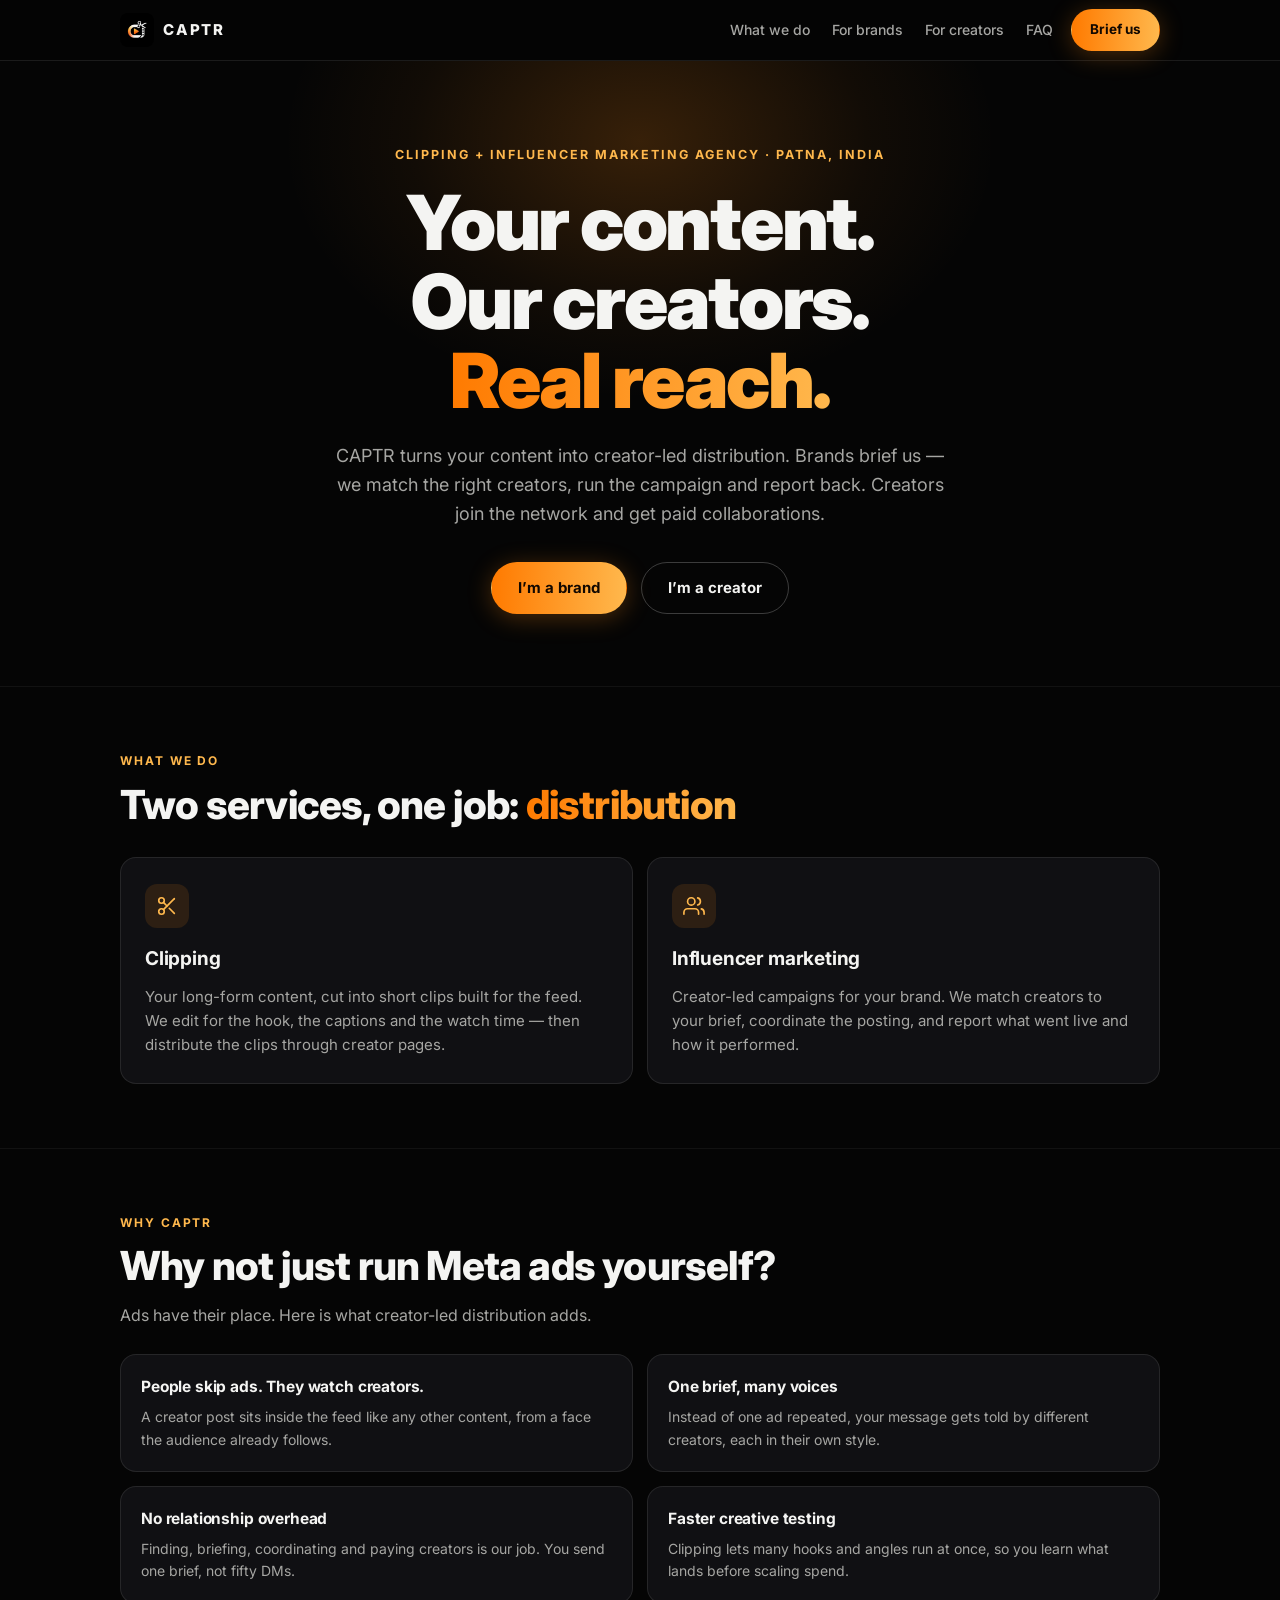
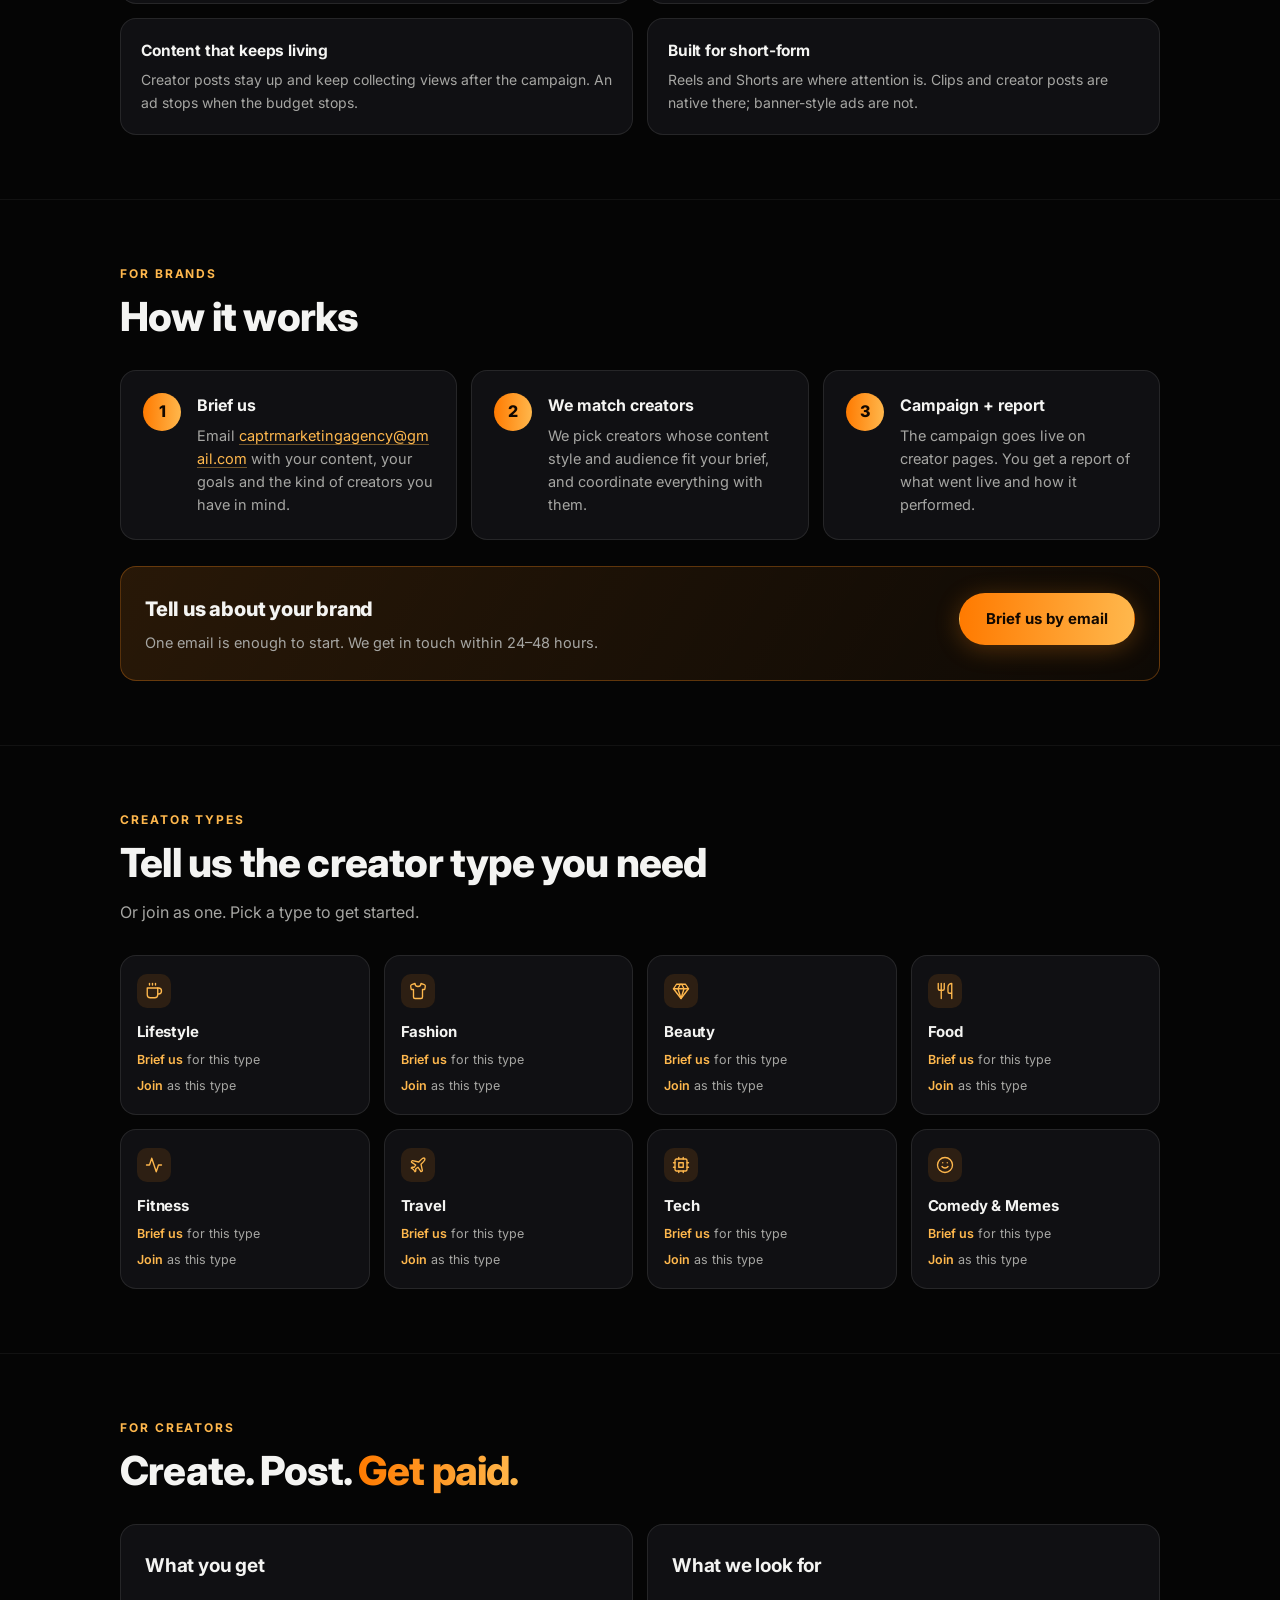
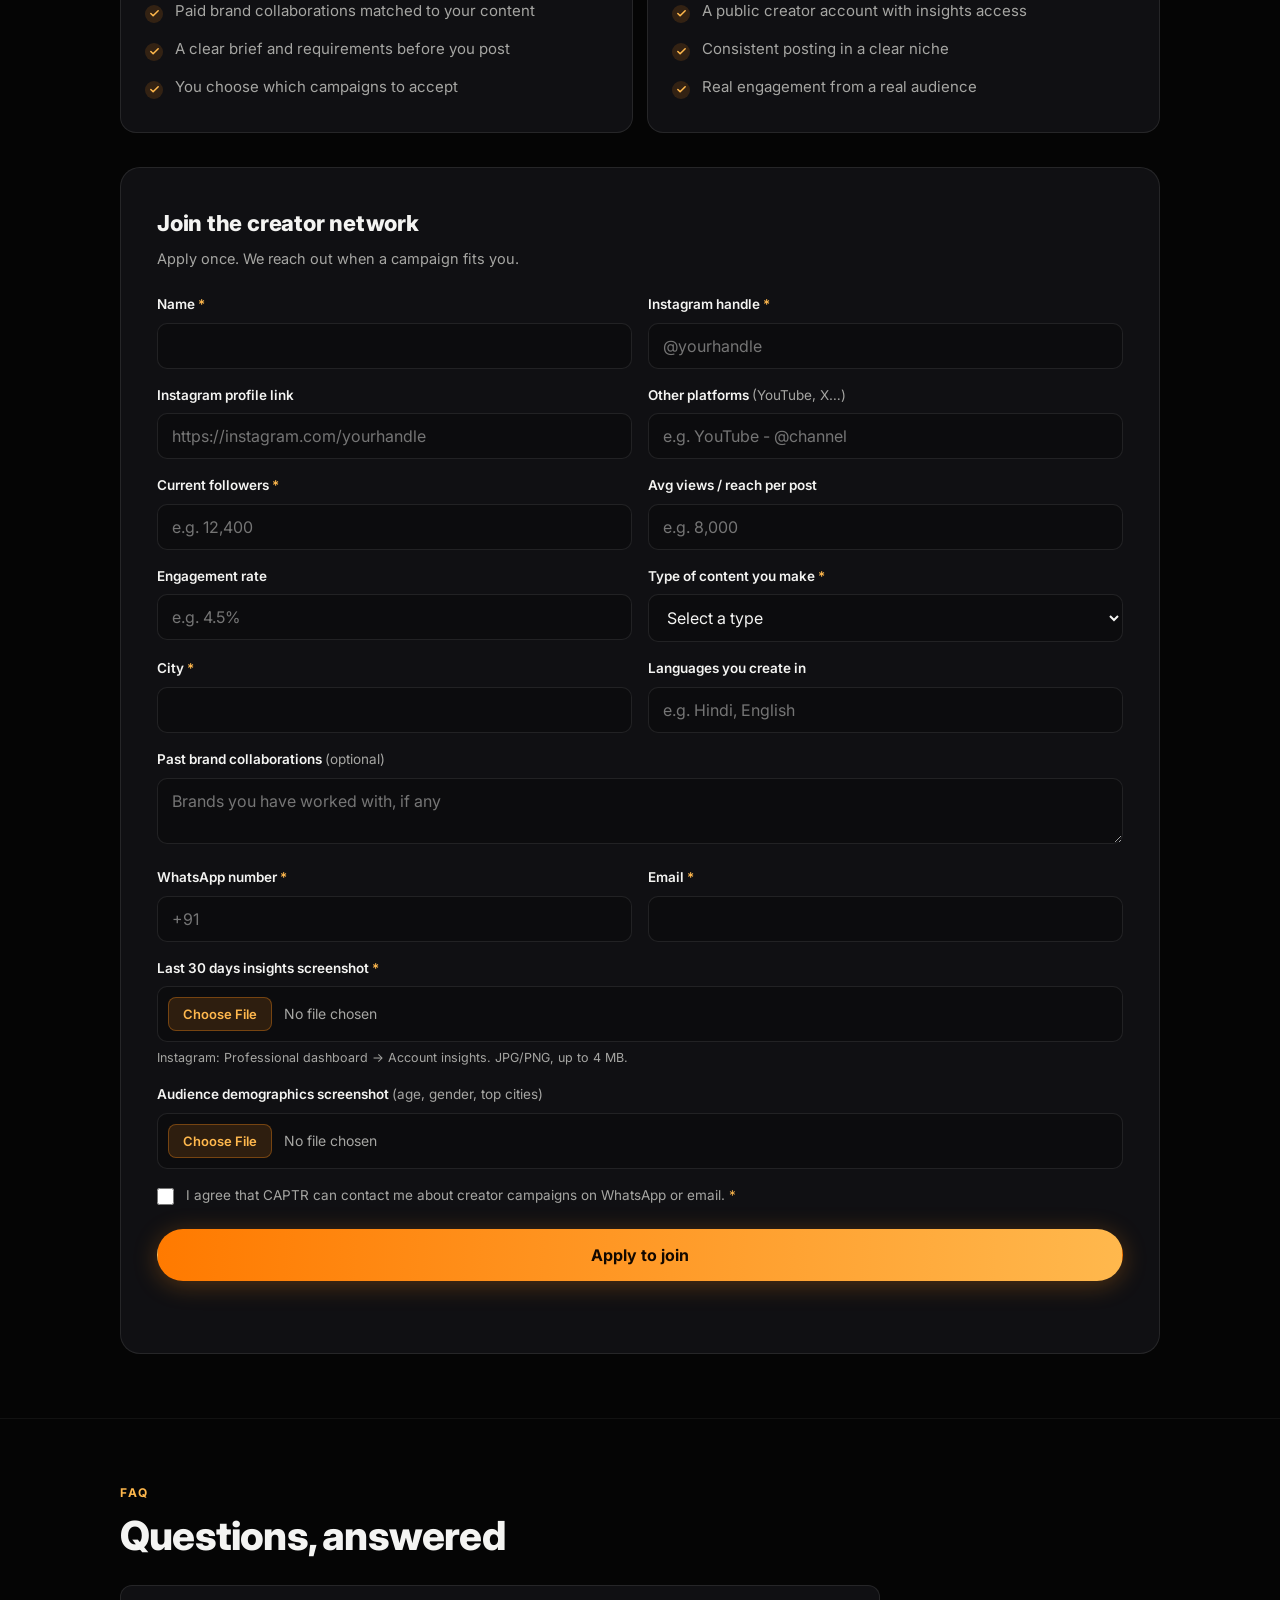
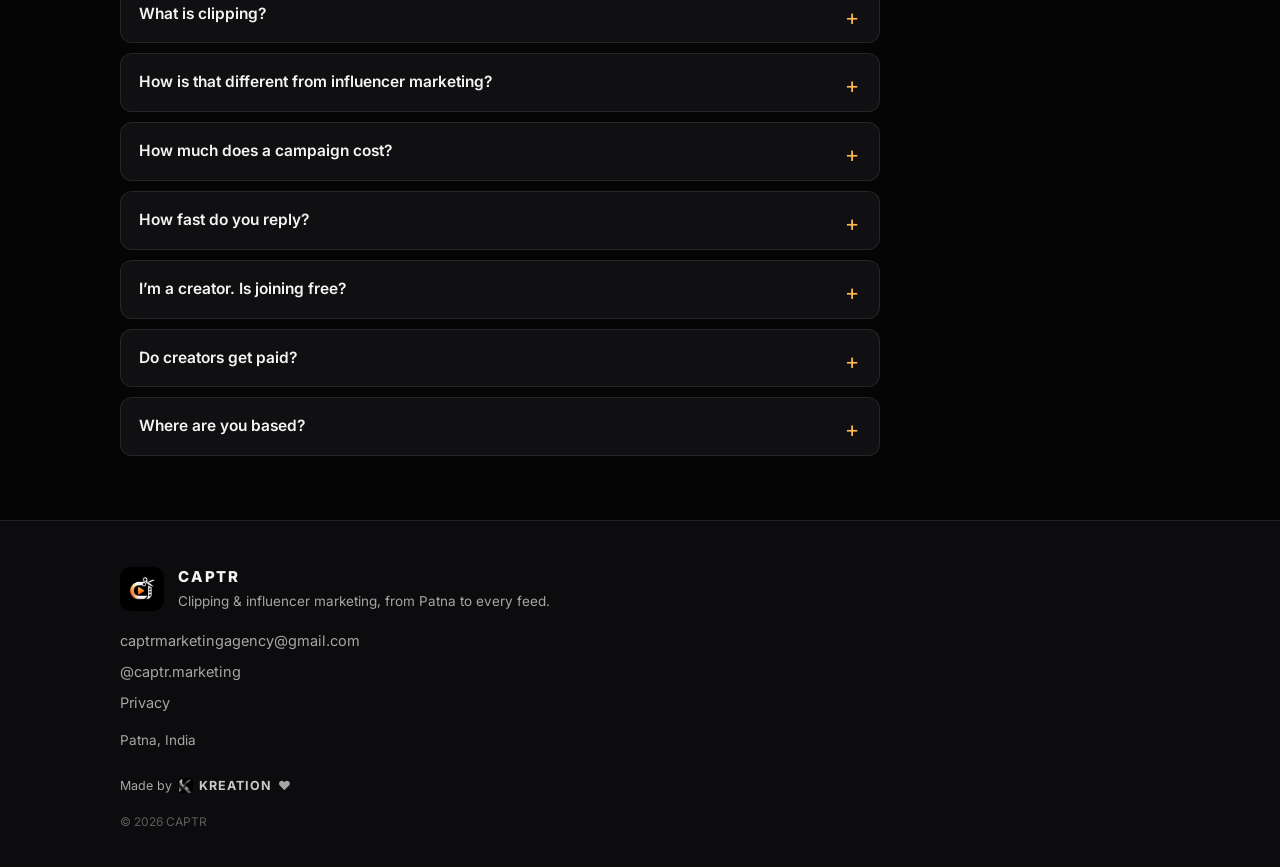
==== index.html @ e0f8f99d "CAPTR website: one-page agency site with creator application form" ====
<!DOCTYPE html>
<html lang="en">
<head>
<meta charset="UTF-8">
<meta name="viewport" content="width=device-width, initial-scale=1.0, viewport-fit=cover">
<title>CAPTR - Clipping & Influencer Marketing Agency, Patna</title>
<meta name="description" content="CAPTR is a clipping and influencer marketing agency from Patna, India. Brands brief us, we match the right creators, run the campaign and report back. Creators join the network for paid collaborations.">
<meta name="robots" content="noindex,nofollow">
<link rel="canonical" href="__SITE_URL__/">
<meta property="og:type" content="website">
<meta property="og:site_name" content="CAPTR">
<meta property="og:title" content="CAPTR - Clipping & Influencer Marketing Agency">
<meta property="og:description" content="Your content. Our creators. Real reach. Brands brief us, we match creators, run the campaign and report back.">
<meta property="og:url" content="__SITE_URL__/">
<meta property="og:image" content="__SITE_URL__/assets/og.png">
<meta name="twitter:card" content="summary_large_image">
<meta name="theme-color" content="#050505">
<link rel="icon" type="image/png" sizes="48x48" href="/assets/favicon-48.png">
<link rel="icon" type="image/png" sizes="192x192" href="/assets/icon-192.png">
<link rel="apple-touch-icon" href="/assets/icon-192.png">
<link rel="preconnect" href="https://fonts.googleapis.com">
<link rel="preconnect" href="https://fonts.gstatic.com" crossorigin>
<link href="https://fonts.googleapis.com/css2?family=Inter:wght@400;500;600;700;800;900&display=swap" rel="stylesheet">
<link rel="stylesheet" href="/style.css">
<script type="application/ld+json">
{"@context":"https://schema.org","@type":"Organization","name":"CAPTR","description":"Clipping and influencer marketing agency","email":"captrmarketingagency@gmail.com","address":{"@type":"PostalAddress","addressLocality":"Patna","addressCountry":"IN"},"sameAs":["https://www.instagram.com/captr.marketing/"]}
</script>
</head>
<body>
<a class="skip" href="#main">Skip to content</a>

<header class="topbar" id="top">
  <div class="wrap topbar-in">
    <a class="brand" href="#top" aria-label="CAPTR home">
      <img src="/assets/logo-512.png" alt="CAPTR logo" width="34" height="34" class="brand-mark">
      <span class="brand-name">CAPTR</span>
    </a>
    <nav class="nav" aria-label="Main">
      <a href="#what-we-do">What we do</a>
      <a href="#for-brands">For brands</a>
      <a href="#for-creators">For creators</a>
      <a href="#faq">FAQ</a>
    </nav>
    <a class="btn btn-small btn-solid" href="mailto:captrmarketingagency@gmail.com?subject=Brand%20brief%20for%20CAPTR&body=Hi%20CAPTR%2C%0A%0ABrand%3A%0AWhat%20we%20do%3A%0AWhat%20we%20want%20to%20promote%3A%0AGoal%20of%20the%20campaign%3A%0ACreator%20types%20we%20have%20in%20mind%20(optional)%3A%0A%0AThanks!">Brief us</a>
  </div>
</header>

<main id="main">

<!-- HERO -->
<section class="hero">
  <div class="hero-glow" aria-hidden="true"></div>
  <div class="wrap hero-in">
    <p class="eyebrow reveal">Clipping + Influencer Marketing Agency &middot; Patna, India</p>
    <h1 class="reveal">Your content.<br>Our creators.<br><span class="grad">Real reach.</span></h1>
    <p class="hero-sub reveal">CAPTR turns your content into creator-led distribution. Brands brief us &mdash; we match the right creators, run the campaign and report back. Creators join the network and get paid collaborations.</p>
    <div class="hero-cta reveal">
      <a class="btn btn-solid" href="#for-brands">I&rsquo;m a brand</a>
      <a class="btn btn-ghost" href="#for-creators">I&rsquo;m a creator</a>
    </div>
  </div>
</section>

<!-- WHAT WE DO -->
<section class="section" id="what-we-do">
  <div class="wrap">
    <p class="kicker reveal">What we do</p>
    <h2 class="reveal">Two services, one job: <span class="grad">distribution</span></h2>
    <div class="cards two">
      <article class="card reveal">
        <div class="card-icon" aria-hidden="true">
          <svg viewBox="0 0 24 24" fill="none" stroke="currentColor" stroke-width="1.8" stroke-linecap="round" stroke-linejoin="round"><circle cx="6" cy="6" r="3"/><circle cx="6" cy="18" r="3"/><line x1="20" y1="4" x2="8.12" y2="15.88"/><line x1="14.47" y1="14.48" x2="20" y2="20"/><line x1="8.12" y1="8.12" x2="12" y2="12"/></svg>
        </div>
        <h3>Clipping</h3>
        <p>Your long-form content, cut into short clips built for the feed. We edit for the hook, the captions and the watch time &mdash; then distribute the clips through creator pages.</p>
      </article>
      <article class="card reveal">
        <div class="card-icon" aria-hidden="true">
          <svg viewBox="0 0 24 24" fill="none" stroke="currentColor" stroke-width="1.8" stroke-linecap="round" stroke-linejoin="round"><path d="M17 21v-2a4 4 0 0 0-4-4H5a4 4 0 0 0-4 4v2"/><circle cx="9" cy="7" r="4"/><path d="M23 21v-2a4 4 0 0 0-3-3.87"/><path d="M16 3.13a4 4 0 0 1 0 7.75"/></svg>
        </div>
        <h3>Influencer marketing</h3>
        <p>Creator-led campaigns for your brand. We match creators to your brief, coordinate the posting, and report what went live and how it performed.</p>
      </article>
    </div>
  </div>
</section>

<!-- WHY CAPTR -->
<section class="section" id="why">
  <div class="wrap">
    <p class="kicker reveal">Why CAPTR</p>
    <h2 class="reveal">Why not just run Meta ads yourself?</h2>
    <p class="section-sub reveal">Ads have their place. Here is what creator-led distribution adds.</p>
    <div class="cards two why-grid">
      <div class="mini reveal"><h4>People skip ads. They watch creators.</h4><p>A creator post sits inside the feed like any other content, from a face the audience already follows.</p></div>
      <div class="mini reveal"><h4>One brief, many voices</h4><p>Instead of one ad repeated, your message gets told by different creators, each in their own style.</p></div>
      <div class="mini reveal"><h4>No relationship overhead</h4><p>Finding, briefing, coordinating and paying creators is our job. You send one brief, not fifty DMs.</p></div>
      <div class="mini reveal"><h4>Faster creative testing</h4><p>Clipping lets many hooks and angles run at once, so you learn what lands before scaling spend.</p></div>
      <div class="mini reveal"><h4>Content that keeps living</h4><p>Creator posts stay up and keep collecting views after the campaign. An ad stops when the budget stops.</p></div>
      <div class="mini reveal"><h4>Built for short-form</h4><p>Reels and Shorts are where attention is. Clips and creator posts are native there; banner-style ads are not.</p></div>
    </div>
  </div>
</section>

<!-- HOW IT WORKS FOR BRANDS -->
<section class="section" id="for-brands">
  <div class="wrap">
    <p class="kicker reveal">For brands</p>
    <h2 class="reveal">How it works</h2>
    <ol class="steps">
      <li class="step reveal">
        <span class="step-num">1</span>
        <div><h4>Brief us</h4><p>Email <a class="textlink" href="mailto:captrmarketingagency@gmail.com?subject=Brand%20brief%20for%20CAPTR&body=Hi%20CAPTR%2C%0A%0ABrand%3A%0AWhat%20we%20do%3A%0AWhat%20we%20want%20to%20promote%3A%0AGoal%20of%20the%20campaign%3A%0ACreator%20types%20we%20have%20in%20mind%20(optional)%3A%0A%0AThanks!">captrmarketingagency@gmail.com</a> with your content, your goals and the kind of creators you have in mind.</p></div>
      </li>
      <li class="step reveal">
        <span class="step-num">2</span>
        <div><h4>We match creators</h4><p>We pick creators whose content style and audience fit your brief, and coordinate everything with them.</p></div>
      </li>
      <li class="step reveal">
        <span class="step-num">3</span>
        <div><h4>Campaign + report</h4><p>The campaign goes live on creator pages. You get a report of what went live and how it performed.</p></div>
      </li>
    </ol>
    <div class="cta-band reveal">
      <div>
        <h3>Tell us about your brand</h3>
        <p>One email is enough to start. We get in touch within 24&ndash;48 hours.</p>
      </div>
      <a class="btn btn-solid" href="mailto:captrmarketingagency@gmail.com?subject=Brand%20brief%20for%20CAPTR&body=Hi%20CAPTR%2C%0A%0ABrand%3A%0AWhat%20we%20do%3A%0AWhat%20we%20want%20to%20promote%3A%0AGoal%20of%20the%20campaign%3A%0ACreator%20types%20we%20have%20in%20mind%20(optional)%3A%0A%0AThanks!">Brief us by email</a>
    </div>
  </div>
</section>

<!-- CREATOR TYPES -->
<section class="section" id="creator-types">
  <div class="wrap">
    <p class="kicker reveal">Creator types</p>
    <h2 class="reveal">Tell us the creator type you need</h2>
    <p class="section-sub reveal">Or join as one. Pick a type to get started.</p>
    <div class="cards types-grid" id="typesGrid"><!-- filled by app.js --></div>
  </div>
</section>

<!-- FOR CREATORS -->
<section class="section" id="for-creators">
  <div class="wrap">
    <p class="kicker reveal">For creators</p>
    <h2 class="reveal">Create. Post. <span class="grad">Get paid.</span></h2>
    <div class="cards two">
      <div class="card reveal">
        <h3>What you get</h3>
        <ul class="ticks">
          <li>Paid brand collaborations matched to your content</li>
          <li>A clear brief and requirements before you post</li>
          <li>You choose which campaigns to accept</li>
        </ul>
      </div>
      <div class="card reveal">
        <h3>What we look for</h3>
        <ul class="ticks">
          <li>A public creator account with insights access</li>
          <li>Consistent posting in a clear niche</li>
          <li>Real engagement from a real audience</li>
        </ul>
      </div>
    </div>

    <!-- JOIN FORM -->
    <div class="form-wrap reveal" id="join">
      <h3>Join the creator network</h3>
      <p class="form-sub">Apply once. We reach out when a campaign fits you.</p>
      <form id="creatorForm" novalidate>
        <div class="frow">
          <div class="field">
            <label for="f-name">Name <em>*</em></label>
            <input id="f-name" name="name" type="text" autocomplete="name" required>
          </div>
          <div class="field">
            <label for="f-ig">Instagram handle <em>*</em></label>
            <input id="f-ig" name="instagram" type="text" inputmode="text" placeholder="@yourhandle" required>
          </div>
        </div>
        <div class="frow">
          <div class="field">
            <label for="f-iglink">Instagram profile link</label>
            <input id="f-iglink" name="ig_link" type="url" inputmode="url" placeholder="https://instagram.com/yourhandle">
          </div>
          <div class="field">
            <label for="f-other">Other platforms <span class="opt">(YouTube, X&hellip;)</span></label>
            <input id="f-other" name="other_platforms" type="text" placeholder="e.g. YouTube - @channel">
          </div>
        </div>
        <div class="frow">
          <div class="field">
            <label for="f-followers">Current followers <em>*</em></label>
            <input id="f-followers" name="followers" type="text" inputmode="numeric" placeholder="e.g. 12,400" required>
          </div>
          <div class="field">
            <label for="f-views">Avg views / reach per post</label>
            <input id="f-views" name="avg_views" type="text" inputmode="numeric" placeholder="e.g. 8,000">
          </div>
        </div>
        <div class="frow">
          <div class="field">
            <label for="f-eng">Engagement rate</label>
            <input id="f-eng" name="engagement" type="text" inputmode="decimal" placeholder="e.g. 4.5%">
          </div>
          <div class="field">
            <label for="f-type">Type of content you make <em>*</em></label>
            <select id="f-type" name="content_type" required>
              <option value="" disabled selected>Select a type</option>
              <option>Lifestyle</option>
              <option>Fashion</option>
              <option>Beauty</option>
              <option>Food</option>
              <option>Fitness</option>
              <option>Travel</option>
              <option>Tech</option>
              <option>Comedy &amp; Memes</option>
              <option>Other</option>
            </select>
          </div>
        </div>
        <div class="frow">
          <div class="field">
            <label for="f-city">City <em>*</em></label>
            <input id="f-city" name="city" type="text" autocomplete="address-level2" required>
          </div>
          <div class="field">
            <label for="f-lang">Languages you create in</label>
            <input id="f-lang" name="languages" type="text" placeholder="e.g. Hindi, English">
          </div>
        </div>
        <div class="field">
          <label for="f-collabs">Past brand collaborations <span class="opt">(optional)</span></label>
          <textarea id="f-collabs" name="collabs" rows="2" placeholder="Brands you have worked with, if any"></textarea>
        </div>
        <div class="frow">
          <div class="field">
            <label for="f-wa">WhatsApp number <em>*</em></label>
            <input id="f-wa" name="whatsapp" type="tel" inputmode="tel" autocomplete="tel" placeholder="+91" required>
          </div>
          <div class="field">
            <label for="f-email">Email <em>*</em></label>
            <input id="f-email" name="email" type="email" inputmode="email" autocomplete="email" required>
          </div>
        </div>
        <div class="field">
          <label for="f-insights">Last 30 days insights screenshot <em>*</em></label>
          <input id="f-insights" name="insights" type="file" accept="image/*" required>
          <p class="hint">Instagram: Professional dashboard &rarr; Account insights. JPG/PNG, up to 4&nbsp;MB.</p>
        </div>
        <div class="field">
          <label for="f-demo">Audience demographics screenshot <span class="opt">(age, gender, top cities)</span></label>
          <input id="f-demo" name="demographics" type="file" accept="image/*">
        </div>
        <!-- honeypot: humans never see or fill this -->
        <div class="hp" aria-hidden="true">
          <label for="f-website">Website</label>
          <input id="f-website" name="website" type="text" tabindex="-1" autocomplete="off">
        </div>
        <label class="consent">
          <input type="checkbox" id="f-consent" name="consent" required>
          <span>I agree that CAPTR can contact me about creator campaigns on WhatsApp or email. <em>*</em></span>
        </label>
        <button type="submit" class="btn btn-solid btn-wide" id="submitBtn">Apply to join</button>
        <p class="form-status" id="formStatus" role="status" aria-live="polite"></p>
      </form>
      <div class="form-thanks" id="formThanks" hidden>
        <div class="thanks-mark" aria-hidden="true">&#10003;</div>
        <h3>Application received</h3>
        <p>Thanks for applying. We review every application and reach out on WhatsApp or email when a campaign fits your content.</p>
      </div>
    </div>
  </div>
</section>

<!-- FAQ -->
<section class="section" id="faq">
  <div class="wrap">
    <p class="kicker reveal">FAQ</p>
    <h2 class="reveal">Questions, answered</h2>
    <div class="faq-list">
      <details class="reveal"><summary>What is clipping?</summary><p>Clipping means cutting your longer content &mdash; podcasts, streams, videos &mdash; into short, feed-ready clips. We edit each clip for the hook and watch time, then distribute it through creator pages where short-form content lives.</p></details>
      <details class="reveal"><summary>How is that different from influencer marketing?</summary><p>Clipping distributes <em>your</em> content through creators. Influencer marketing has creators make or feature content about your brand in their own voice. Most campaigns mix both &mdash; tell us your goal and we will recommend a split.</p></details>
      <details class="reveal"><summary>How much does a campaign cost?</summary><p>It depends on the scope &mdash; how many creators, what kind of content, how long the campaign runs. Email us your brief and we will come back with a plan and a quote.</p></details>
      <details class="reveal"><summary>How fast do you reply?</summary><p>Within 24&ndash;48 hours on email.</p></details>
      <details class="reveal"><summary>I&rsquo;m a creator. Is joining free?</summary><p>Yes. Applying is free. We review your profile and reach out when a campaign fits your content.</p></details>
      <details class="reveal"><summary>Do creators get paid?</summary><p>Yes. Creators are paid for the campaigns they accept. Exact terms come with each campaign brief.</p></details>
      <details class="reveal"><summary>Where are you based?</summary><p>Patna, India. We work with brands and creators everywhere.</p></details>
    </div>
  </div>
</section>

</main>

<footer class="footer">
  <div class="wrap footer-in">
    <div class="footer-brand">
      <img src="/assets/logo-512.png" alt="CAPTR logo" width="44" height="44" class="brand-mark">
      <div>
        <p class="brand-name">CAPTR</p>
        <p class="footer-tag">Clipping &amp; influencer marketing, from Patna to every feed.</p>
      </div>
    </div>
    <div class="footer-links">
      <a href="mailto:captrmarketingagency@gmail.com">captrmarketingagency@gmail.com</a>
      <a href="https://www.instagram.com/captr.marketing/" target="_blank" rel="noopener">@captr.marketing</a>
      <a href="/privacy.html">Privacy</a>
    </div>
    <p class="footer-base">Patna, India</p>
    <p class="kreation">Made by <img src="/assets/kreation-k.png" alt="KREATION" width="15" height="15"> <span>KREATION</span> &hearts;</p>
    <p class="copy">&copy; 2026 CAPTR</p>
  </div>
</footer>

<script src="/config.js"></script>
<script src="/app.js"></script>
</body>
</html>
---- style.css ----
:root{
  --bg:#050505;
  --bg2:#0c0c0e;
  --card:#101013;
  --line:rgba(255,255,255,.09);
  --text:#f4f4f2;
  --muted:#a6a6a3;
  --orange:#ff8c17;
  --orange2:#ffb84d;
  --grad:linear-gradient(92deg,#ff7a00 0%,#ffb84d 100%);
  --radius:16px;
  --font:'Inter',system-ui,-apple-system,'Segoe UI',sans-serif;
}
*{margin:0;padding:0;box-sizing:border-box}
html{scroll-behavior:smooth;scroll-padding-top:76px}
body{background:var(--bg);color:var(--text);font-family:var(--font);font-size:16px;line-height:1.6;-webkit-font-smoothing:antialiased;overflow-x:hidden}
img{display:block;max-width:100%}
a{color:inherit}
.wrap{width:100%;max-width:1080px;margin:0 auto;padding:0 20px}
.skip{position:absolute;left:-999px;top:0;background:var(--orange);color:#000;padding:8px 14px;z-index:99;border-radius:0 0 8px 0}
.skip:focus{left:0}

/* topbar */
.topbar{position:sticky;top:0;z-index:50;background:rgba(5,5,5,.82);backdrop-filter:blur(12px);-webkit-backdrop-filter:blur(12px);border-bottom:1px solid var(--line)}
.topbar-in{display:flex;align-items:center;gap:18px;height:60px}
.brand{display:flex;align-items:center;gap:9px;text-decoration:none}
.brand-mark{border-radius:8px}
.brand-name{font-weight:800;letter-spacing:.12em;font-size:15px}
.nav{display:none;gap:22px;margin-left:auto}
.nav a{color:var(--muted);text-decoration:none;font-size:14px;font-weight:500;transition:color .2s}
.nav a:hover{color:var(--text)}
.topbar .btn{margin-left:auto}
@media(min-width:760px){.nav{display:flex}.topbar .btn{margin-left:0}}

/* buttons */
.btn{display:inline-flex;align-items:center;justify-content:center;gap:8px;padding:13px 26px;border-radius:999px;font-weight:700;font-size:15px;text-decoration:none;border:1px solid transparent;cursor:pointer;font-family:var(--font);transition:transform .15s,box-shadow .2s,background .2s;white-space:nowrap}
.btn-solid{background:var(--grad);color:#120800;box-shadow:0 4px 24px rgba(255,140,23,.28)}
.btn-solid:hover{transform:translateY(-1px);box-shadow:0 8px 30px rgba(255,140,23,.4)}
.btn-ghost{border-color:rgba(255,255,255,.22);color:var(--text);background:transparent}
.btn-ghost:hover{border-color:var(--orange);color:var(--orange2)}
.btn-small{padding:9px 18px;font-size:13.5px}
.btn-wide{width:100%;font-size:16px;padding:15px}

/* hero */
.hero{position:relative;padding:84px 0 72px;overflow:hidden}
.hero-glow{position:absolute;top:-180px;left:50%;transform:translateX(-50%);width:720px;height:520px;background:radial-gradient(ellipse at center,rgba(255,140,23,.20) 0%,rgba(255,140,23,.05) 45%,transparent 70%);pointer-events:none;animation:breathe 7s ease-in-out infinite}
@keyframes breathe{0%,100%{opacity:.8;transform:translateX(-50%) scale(1)}50%{opacity:1;transform:translateX(-50%) scale(1.06)}}
.hero-in{position:relative;text-align:center}
.eyebrow{color:var(--orange2);font-size:12.5px;font-weight:700;letter-spacing:.16em;text-transform:uppercase;margin-bottom:18px}
h1{font-size:clamp(38px,9.5vw,76px);line-height:1.04;font-weight:900;letter-spacing:-.03em;margin-bottom:22px}
.grad{background:var(--grad);-webkit-background-clip:text;background-clip:text;color:transparent}
.hero-sub{color:var(--muted);font-size:clamp(15.5px,2.4vw,18px);max-width:620px;margin:0 auto 34px}
.hero-cta{display:flex;gap:14px;justify-content:center;flex-wrap:wrap}

/* sections */
.section{padding:64px 0;border-top:1px solid rgba(255,255,255,.05)}
.kicker{color:var(--orange2);font-size:12px;font-weight:700;letter-spacing:.16em;text-transform:uppercase;margin-bottom:12px}
h2{font-size:clamp(26px,5.6vw,40px);font-weight:800;letter-spacing:-.02em;line-height:1.12;margin-bottom:14px}
.section-sub{color:var(--muted);max-width:560px;margin-bottom:8px}

/* cards */
.cards{display:grid;gap:14px;margin-top:30px}
.cards.two{grid-template-columns:1fr}
@media(min-width:700px){.cards.two{grid-template-columns:1fr 1fr}}
.card{background:var(--card);border:1px solid var(--line);border-radius:var(--radius);padding:26px 24px;transition:border-color .2s,transform .2s}
.card:hover{border-color:rgba(255,140,23,.35);transform:translateY(-2px)}
.card h3{font-size:19px;font-weight:700;margin-bottom:10px;letter-spacing:-.01em}
.card p{color:var(--muted);font-size:15px}
.card-icon{width:44px;height:44px;border-radius:12px;background:rgba(255,140,23,.12);color:var(--orange2);display:flex;align-items:center;justify-content:center;margin-bottom:16px}
.card-icon svg{width:22px;height:22px}

/* why grid */
.why-grid{margin-top:26px}
.mini{background:var(--card);border:1px solid var(--line);border-radius:var(--radius);padding:20px}
.mini h4{font-size:15.5px;font-weight:700;margin-bottom:6px;letter-spacing:-.01em}
.mini p{color:var(--muted);font-size:14px}

/* steps */
.steps{list-style:none;margin-top:30px;display:grid;gap:14px}
@media(min-width:700px){.steps{grid-template-columns:repeat(3,1fr)}}
.step{display:flex;gap:16px;background:var(--card);border:1px solid var(--line);border-radius:var(--radius);padding:22px}
.step-num{flex:0 0 38px;height:38px;border-radius:50%;background:var(--grad);color:#120800;font-weight:800;display:flex;align-items:center;justify-content:center;font-size:16px}
.step h4{font-size:16px;font-weight:700;margin-bottom:5px}
.step p{color:var(--muted);font-size:14.5px}
.textlink{color:var(--orange2);text-decoration:none;border-bottom:1px solid rgba(255,184,77,.4);word-break:break-all}
.textlink:hover{border-bottom-color:var(--orange2)}

/* cta band */
.cta-band{margin-top:26px;display:flex;flex-direction:column;gap:18px;background:linear-gradient(120deg,rgba(255,140,23,.14),rgba(255,140,23,.04));border:1px solid rgba(255,140,23,.3);border-radius:var(--radius);padding:26px 24px}
.cta-band h3{font-size:20px;font-weight:800;letter-spacing:-.01em;margin-bottom:6px}
.cta-band p{color:var(--muted);font-size:14.5px}
.cta-band .btn{align-self:flex-start}
@media(min-width:700px){.cta-band{flex-direction:row;align-items:center;justify-content:space-between}}

/* creator types */
.types-grid{grid-template-columns:1fr 1fr}
@media(min-width:700px){.types-grid{grid-template-columns:repeat(4,1fr)}}
.type-card{background:var(--card);border:1px solid var(--line);border-radius:var(--radius);padding:18px 16px;display:flex;flex-direction:column;gap:4px;transition:border-color .2s,transform .2s}
.type-card:hover{border-color:rgba(255,140,23,.35);transform:translateY(-2px)}
.type-icon{width:34px;height:34px;border-radius:10px;background:rgba(255,140,23,.12);color:var(--orange2);display:flex;align-items:center;justify-content:center;margin-bottom:8px}
.type-icon svg{width:18px;height:18px}
.type-name{font-weight:700;font-size:15px;letter-spacing:-.01em}
.type-cta{font-size:12.5px;color:var(--muted);text-decoration:none;margin-top:2px}
.type-cta:hover{color:var(--orange2)}
.type-cta b{color:var(--orange2);font-weight:600}

/* ticks */
.ticks{list-style:none;margin-top:4px}
.ticks li{position:relative;padding:7px 0 7px 30px;color:var(--muted);font-size:15px}
.ticks li::before{content:"";position:absolute;left:0;top:13px;width:18px;height:18px;border-radius:50%;background:rgba(255,140,23,.15) url('data:image/svg+xml;utf8,<svg xmlns="http://www.w3.org/2000/svg" viewBox="0 0 24 24" fill="none" stroke="%23ffb84d" stroke-width="3.4" stroke-linecap="round" stroke-linejoin="round"><polyline points="20 6 9 17 4 12"/></svg>') center/11px no-repeat}

/* form */
.form-wrap{margin-top:34px;background:var(--card);border:1px solid var(--line);border-radius:20px;padding:30px 22px}
@media(min-width:700px){.form-wrap{padding:38px 36px}}
.form-wrap h3{font-size:22px;font-weight:800;letter-spacing:-.01em}
.form-sub{color:var(--muted);font-size:14.5px;margin:6px 0 24px}
.frow{display:grid;gap:16px}
@media(min-width:700px){.frow{grid-template-columns:1fr 1fr}}
.field{margin-bottom:16px}
.field label{display:block;font-size:13.5px;font-weight:600;margin-bottom:7px;color:var(--text)}
.field label em{color:var(--orange2);font-style:normal}
.field label .opt{color:var(--muted);font-weight:400}
.field input,.field select,.field textarea{width:100%;background:var(--bg2);border:1px solid var(--line);border-radius:10px;color:var(--text);font-family:var(--font);font-size:16px;padding:12px 14px;outline:none;transition:border-color .2s}
.field input:focus,.field select:focus,.field textarea:focus{border-color:var(--orange)}
.field input.invalid,.field select.invalid{border-color:#ff5a5a}
.field textarea{resize:vertical;min-height:56px}
.field input[type=file]{padding:10px;font-size:14px;color:var(--muted)}
.field input[type=file]::file-selector-button{background:rgba(255,140,23,.14);color:var(--orange2);border:1px solid rgba(255,140,23,.35);border-radius:8px;padding:8px 14px;font-family:var(--font);font-weight:600;font-size:13px;margin-right:12px;cursor:pointer}
.hint{color:var(--muted);font-size:12.5px;margin-top:6px}
.hp{position:absolute;left:-9999px;top:-9999px;height:0;overflow:hidden}
.consent{display:flex;gap:12px;align-items:flex-start;margin:6px 0 22px;font-size:13.5px;color:var(--muted);cursor:pointer}
.consent input{margin-top:3px;width:17px;height:17px;accent-color:var(--orange);flex:0 0 auto}
.consent em{color:var(--orange2);font-style:normal}
.form-status{margin-top:14px;font-size:14px;min-height:20px}
.form-status.err{color:#ff8a8a}
.form-status.ok{color:#7ee2a0}
.form-thanks{text-align:center;padding:30px 6px}
.thanks-mark{width:56px;height:56px;margin:0 auto 16px;border-radius:50%;background:var(--grad);color:#120800;font-size:28px;font-weight:800;display:flex;align-items:center;justify-content:center}
.form-thanks h3{margin-bottom:8px}
.form-thanks p{color:var(--muted);font-size:15px;max-width:420px;margin:0 auto}
button[disabled]{opacity:.55;cursor:wait;transform:none!important}

/* faq */
.faq-list{margin-top:26px;display:grid;gap:10px;max-width:760px}
.faq-list details{background:var(--card);border:1px solid var(--line);border-radius:12px;padding:16px 18px}
.faq-list summary{font-weight:600;font-size:15.5px;cursor:pointer;list-style:none;position:relative;padding-right:28px}
.faq-list summary::-webkit-details-marker{display:none}
.faq-list summary::after{content:"+";position:absolute;right:2px;top:-2px;font-size:22px;color:var(--orange2);font-weight:400;transition:transform .2s}
.faq-list details[open] summary::after{transform:rotate(45deg)}
.faq-list details p{color:var(--muted);font-size:14.5px;margin-top:10px}

/* footer */
.footer{border-top:1px solid var(--line);padding:44px 0 36px;background:var(--bg2)}
.footer-in{display:flex;flex-direction:column;gap:16px;align-items:flex-start}
.footer-brand{display:flex;gap:14px;align-items:center}
.footer-brand .brand-mark{border-radius:10px}
.footer-tag{color:var(--muted);font-size:13.5px;margin-top:2px}
.footer-links{display:flex;flex-direction:column;gap:8px}
.footer-links a{color:var(--muted);text-decoration:none;font-size:14.5px}
.footer-links a:hover{color:var(--orange2)}
.footer-base{color:var(--muted);font-size:13.5px}
.kreation{display:flex;align-items:center;gap:6px;color:var(--muted);font-size:12.5px;margin-top:8px}
.kreation img{border-radius:4px;display:inline-block}
.kreation span{font-weight:700;letter-spacing:.08em;color:#c9c9c9}
.copy{color:#5c5c5c;font-size:12px}

/* reveal */
.reveal{opacity:0;transform:translateY(18px);transition:opacity .55s ease,transform .55s ease}
.reveal.in{opacity:1;transform:none}
@media(prefers-reduced-motion:reduce){
  html{scroll-behavior:auto}
  .reveal{opacity:1;transform:none;transition:none}
  .hero-glow{animation:none}
}
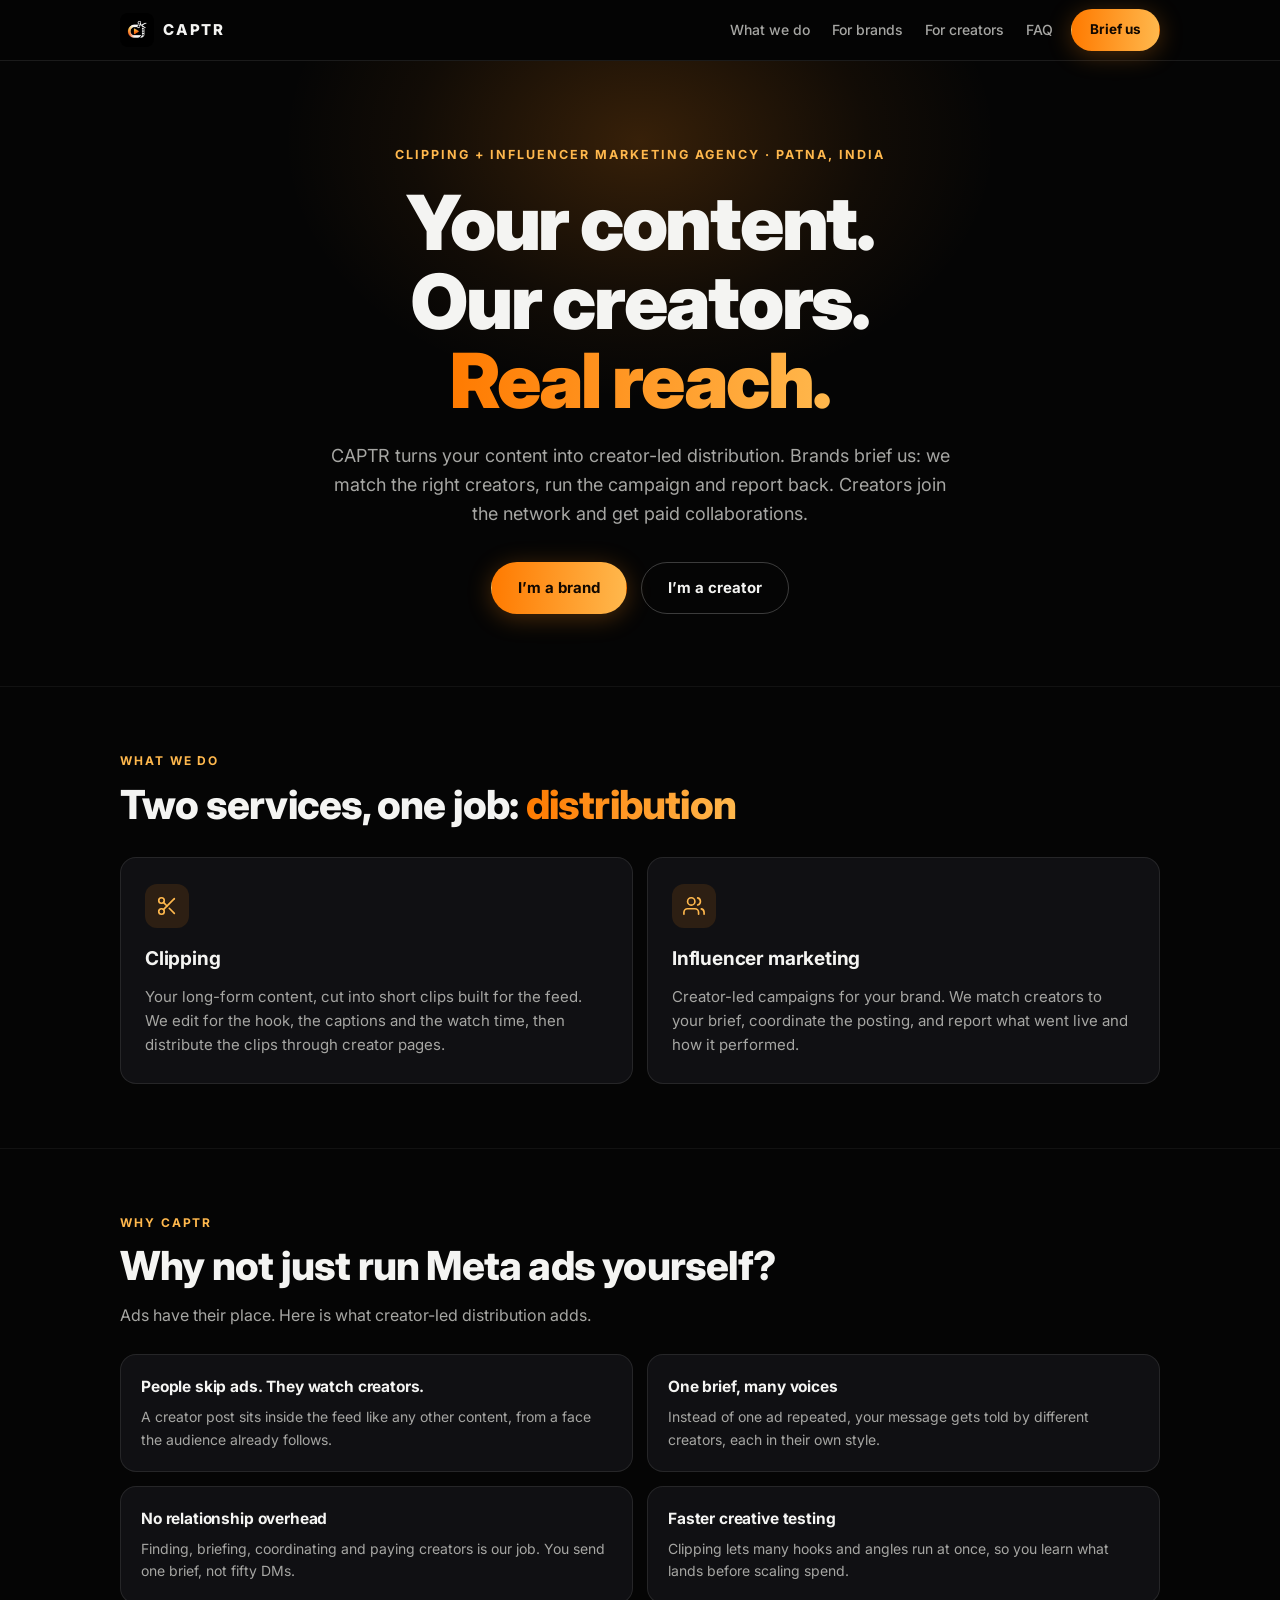
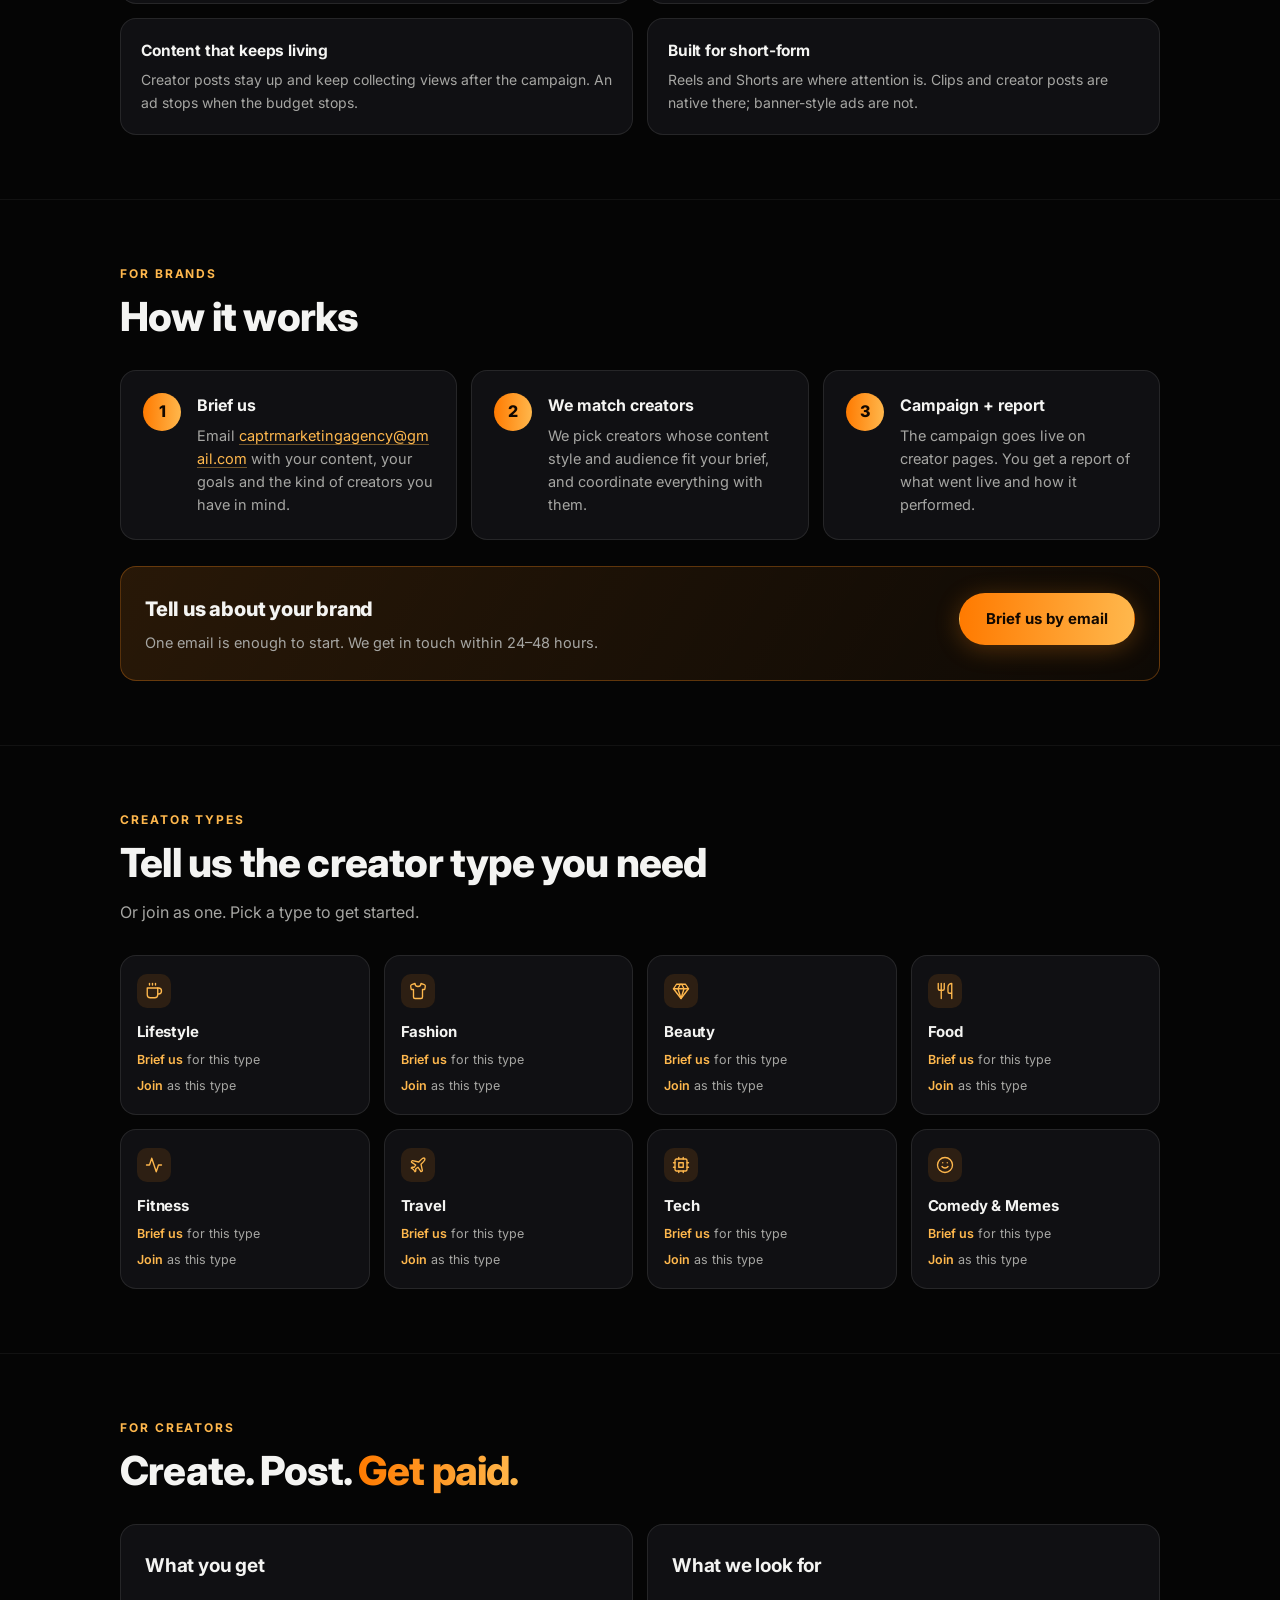
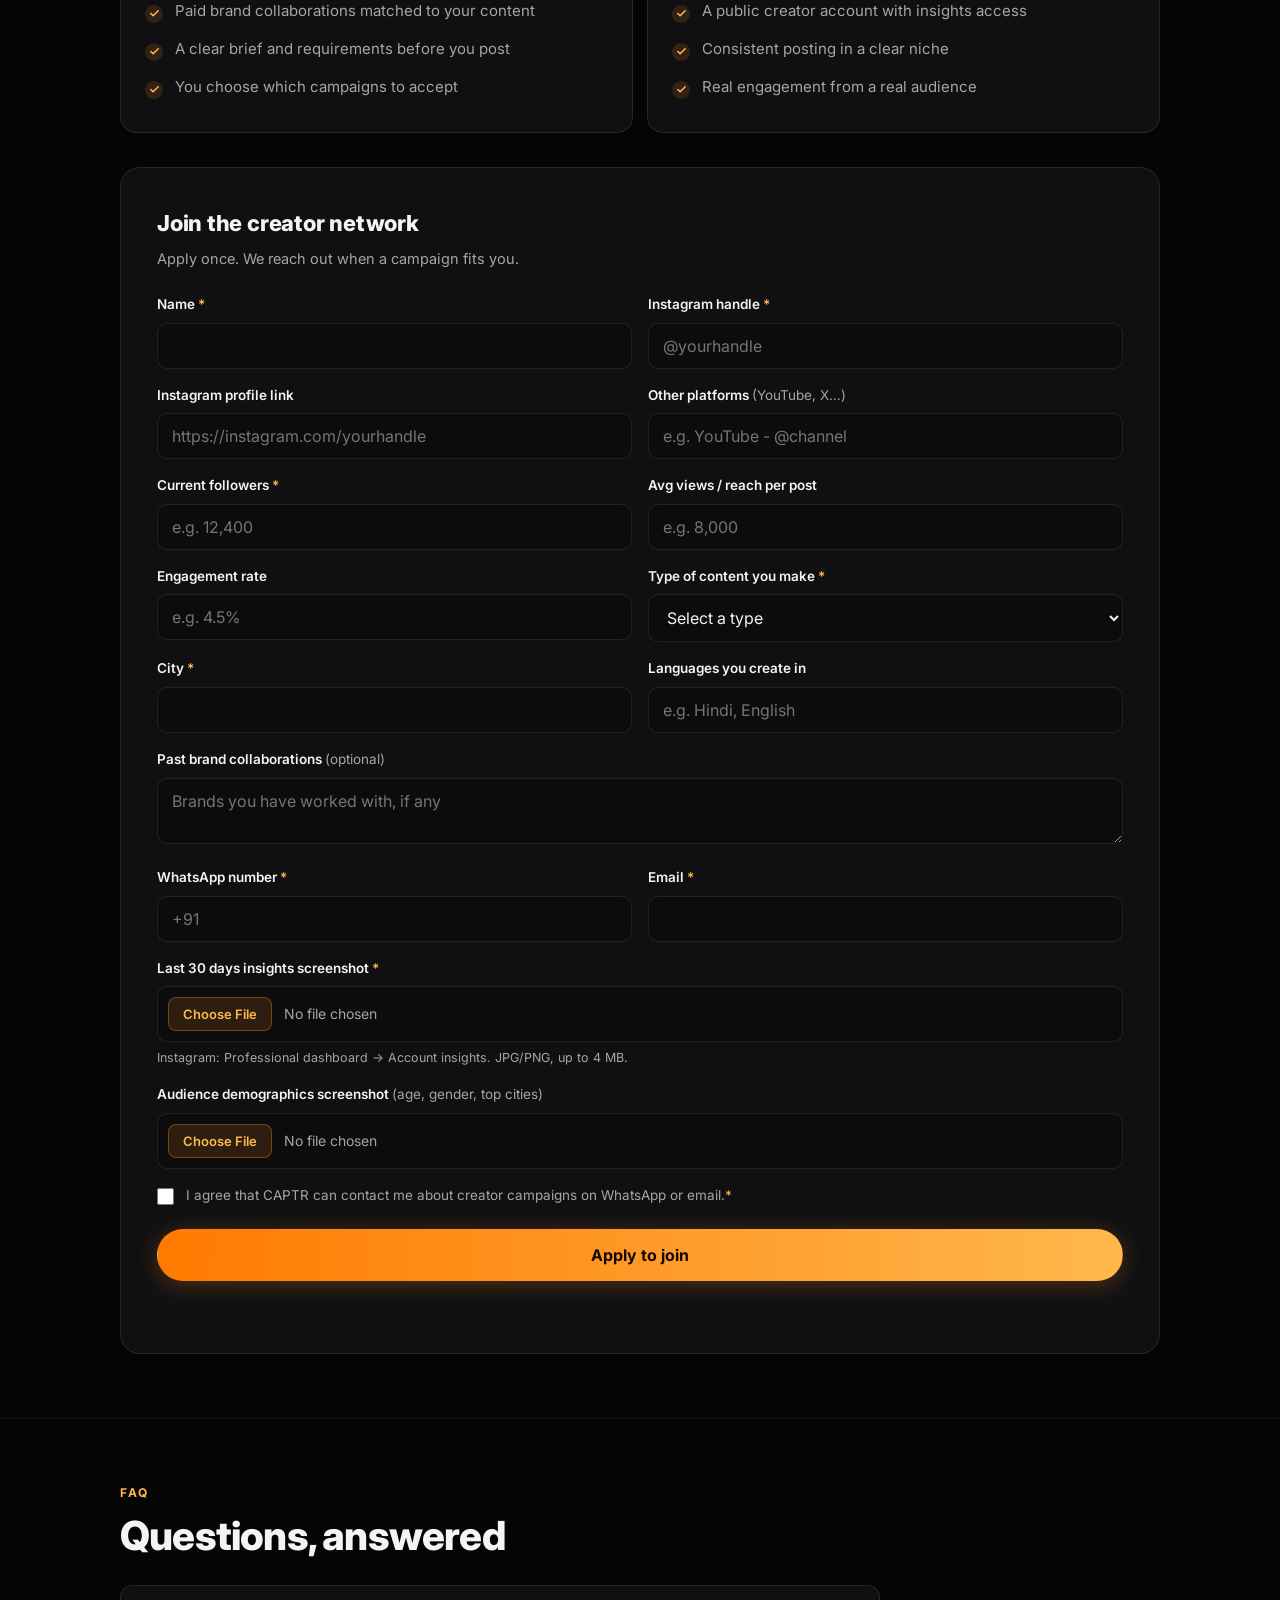
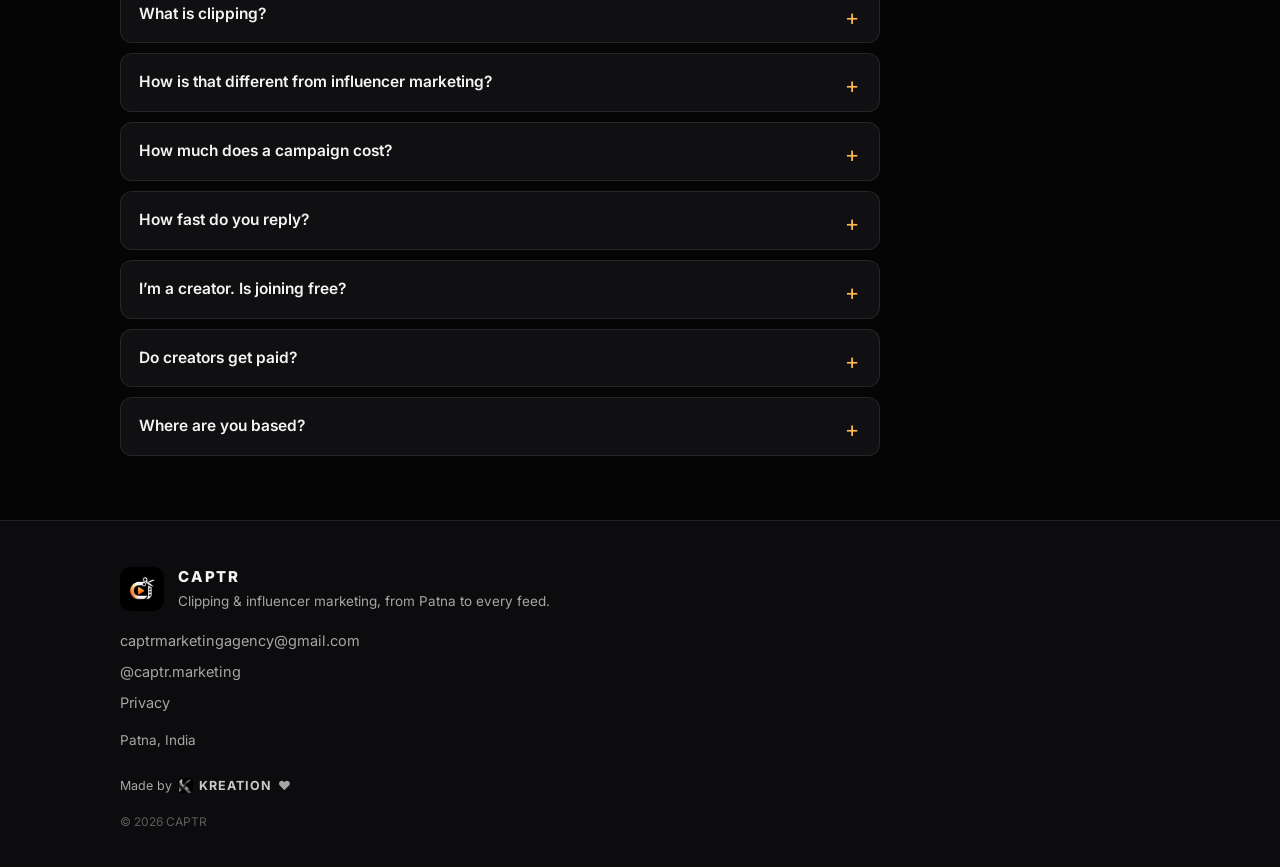
==== commit 68912f26: "Copy polish: remove emdashes, fix consent asterisk wrap" ====
--- a/index.html
+++ b/index.html
@@ -6,13 +6,13 @@
 <title>CAPTR - Clipping & Influencer Marketing Agency, Patna</title>
 <meta name="description" content="CAPTR is a clipping and influencer marketing agency from Patna, India. Brands brief us, we match the right creators, run the campaign and report back. Creators join the network for paid collaborations.">
 <meta name="robots" content="noindex,nofollow">
-<link rel="canonical" href="__SITE_URL__/">
+<link rel="canonical" href="https://captr-five.vercel.app/">
 <meta property="og:type" content="website">
 <meta property="og:site_name" content="CAPTR">
 <meta property="og:title" content="CAPTR - Clipping & Influencer Marketing Agency">
 <meta property="og:description" content="Your content. Our creators. Real reach. Brands brief us, we match creators, run the campaign and report back.">
-<meta property="og:url" content="__SITE_URL__/">
-<meta property="og:image" content="__SITE_URL__/assets/og.png">
+<meta property="og:url" content="https://captr-five.vercel.app/">
+<meta property="og:image" content="https://captr-five.vercel.app/assets/og.png">
 <meta name="twitter:card" content="summary_large_image">
 <meta name="theme-color" content="#050505">
 <link rel="icon" type="image/png" sizes="48x48" href="/assets/favicon-48.png">
@@ -53,7 +53,7 @@
   <div class="wrap hero-in">
     <p class="eyebrow reveal">Clipping + Influencer Marketing Agency &middot; Patna, India</p>
     <h1 class="reveal">Your content.<br>Our creators.<br><span class="grad">Real reach.</span></h1>
-    <p class="hero-sub reveal">CAPTR turns your content into creator-led distribution. Brands brief us &mdash; we match the right creators, run the campaign and report back. Creators join the network and get paid collaborations.</p>
+    <p class="hero-sub reveal">CAPTR turns your content into creator-led distribution. Brands brief us: we match the right creators, run the campaign and report back. Creators join the network and get paid collaborations.</p>
     <div class="hero-cta reveal">
       <a class="btn btn-solid" href="#for-brands">I&rsquo;m a brand</a>
       <a class="btn btn-ghost" href="#for-creators">I&rsquo;m a creator</a>
@@ -72,7 +72,7 @@
           <svg viewBox="0 0 24 24" fill="none" stroke="currentColor" stroke-width="1.8" stroke-linecap="round" stroke-linejoin="round"><circle cx="6" cy="6" r="3"/><circle cx="6" cy="18" r="3"/><line x1="20" y1="4" x2="8.12" y2="15.88"/><line x1="14.47" y1="14.48" x2="20" y2="20"/><line x1="8.12" y1="8.12" x2="12" y2="12"/></svg>
         </div>
         <h3>Clipping</h3>
-        <p>Your long-form content, cut into short clips built for the feed. We edit for the hook, the captions and the watch time &mdash; then distribute the clips through creator pages.</p>
+        <p>Your long-form content, cut into short clips built for the feed. We edit for the hook, the captions and the watch time, then distribute the clips through creator pages.</p>
       </article>
       <article class="card reveal">
         <div class="card-icon" aria-hidden="true">
@@ -261,7 +261,7 @@
         </div>
         <label class="consent">
           <input type="checkbox" id="f-consent" name="consent" required>
-          <span>I agree that CAPTR can contact me about creator campaigns on WhatsApp or email. <em>*</em></span>
+          <span>I agree that CAPTR can contact me about creator campaigns on WhatsApp or email.<em>*</em></span>
         </label>
         <button type="submit" class="btn btn-solid btn-wide" id="submitBtn">Apply to join</button>
         <p class="form-status" id="formStatus" role="status" aria-live="polite"></p>
@@ -281,9 +281,9 @@
     <p class="kicker reveal">FAQ</p>
     <h2 class="reveal">Questions, answered</h2>
     <div class="faq-list">
-      <details class="reveal"><summary>What is clipping?</summary><p>Clipping means cutting your longer content &mdash; podcasts, streams, videos &mdash; into short, feed-ready clips. We edit each clip for the hook and watch time, then distribute it through creator pages where short-form content lives.</p></details>
-      <details class="reveal"><summary>How is that different from influencer marketing?</summary><p>Clipping distributes <em>your</em> content through creators. Influencer marketing has creators make or feature content about your brand in their own voice. Most campaigns mix both &mdash; tell us your goal and we will recommend a split.</p></details>
-      <details class="reveal"><summary>How much does a campaign cost?</summary><p>It depends on the scope &mdash; how many creators, what kind of content, how long the campaign runs. Email us your brief and we will come back with a plan and a quote.</p></details>
+      <details class="reveal"><summary>What is clipping?</summary><p>Clipping means cutting your longer content (podcasts, streams, videos) into short, feed-ready clips. We edit each clip for the hook and watch time, then distribute it through creator pages where short-form content lives.</p></details>
+      <details class="reveal"><summary>How is that different from influencer marketing?</summary><p>Clipping distributes <em>your</em> content through creators. Influencer marketing has creators make or feature content about your brand in their own voice. Most campaigns mix both. Tell us your goal and we will recommend a split.</p></details>
+      <details class="reveal"><summary>How much does a campaign cost?</summary><p>It depends on the scope: how many creators, what kind of content, how long the campaign runs. Email us your brief and we will come back with a plan and a quote.</p></details>
       <details class="reveal"><summary>How fast do you reply?</summary><p>Within 24&ndash;48 hours on email.</p></details>
       <details class="reveal"><summary>I&rsquo;m a creator. Is joining free?</summary><p>Yes. Applying is free. We review your profile and reach out when a campaign fits your content.</p></details>
       <details class="reveal"><summary>Do creators get paid?</summary><p>Yes. Creators are paid for the campaigns they accept. Exact terms come with each campaign brief.</p></details>
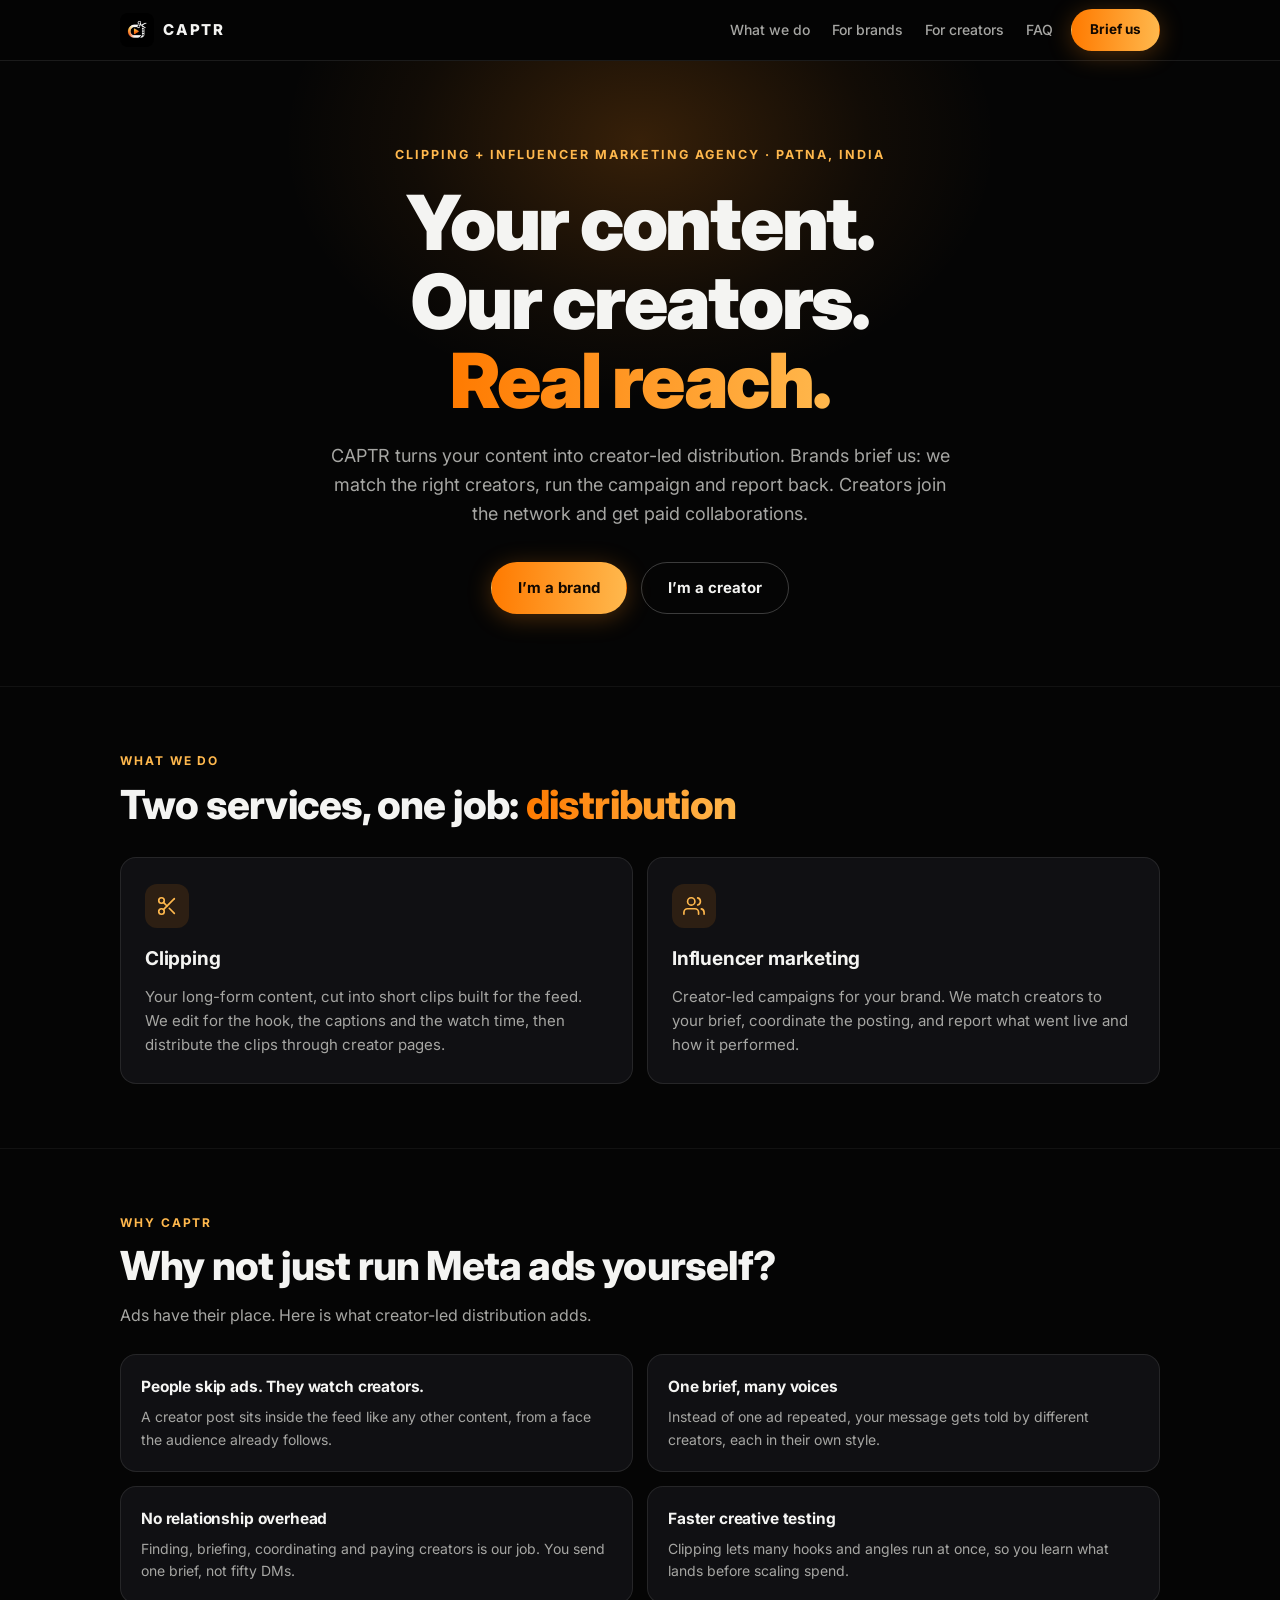
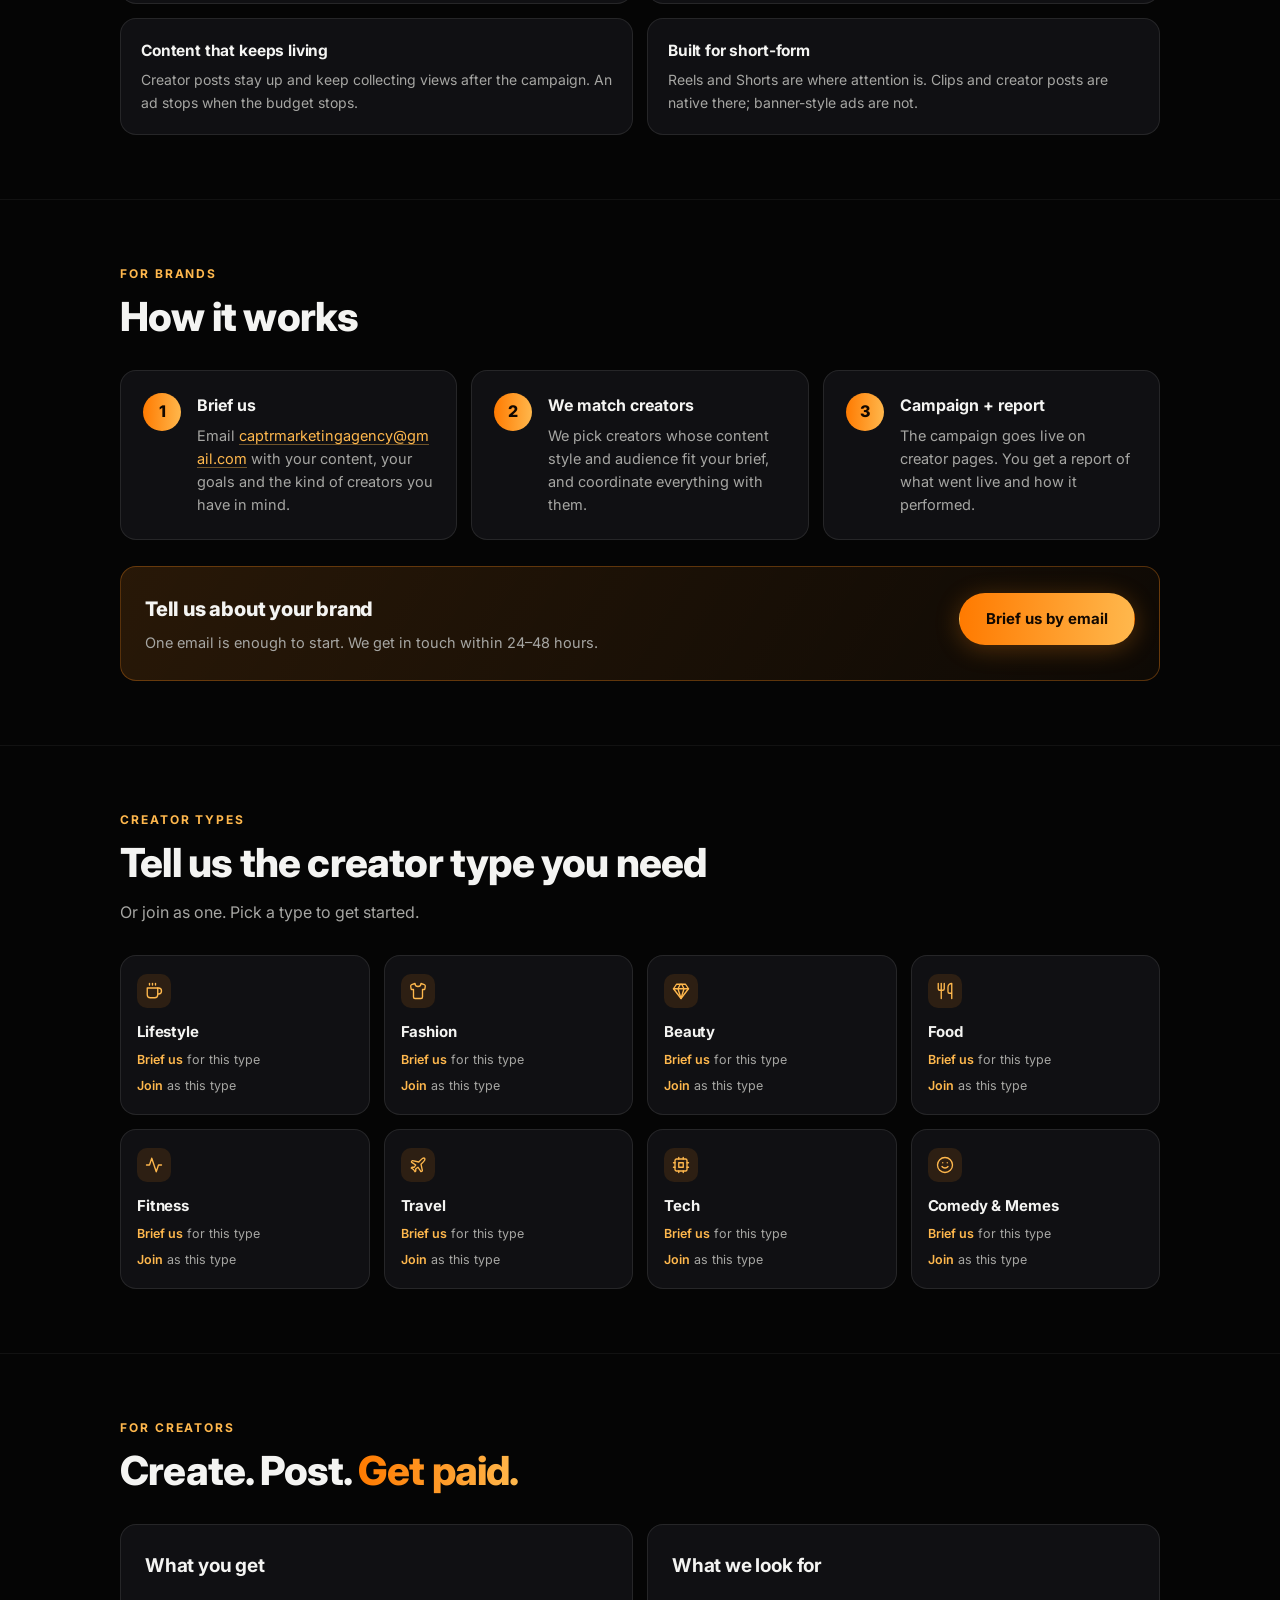
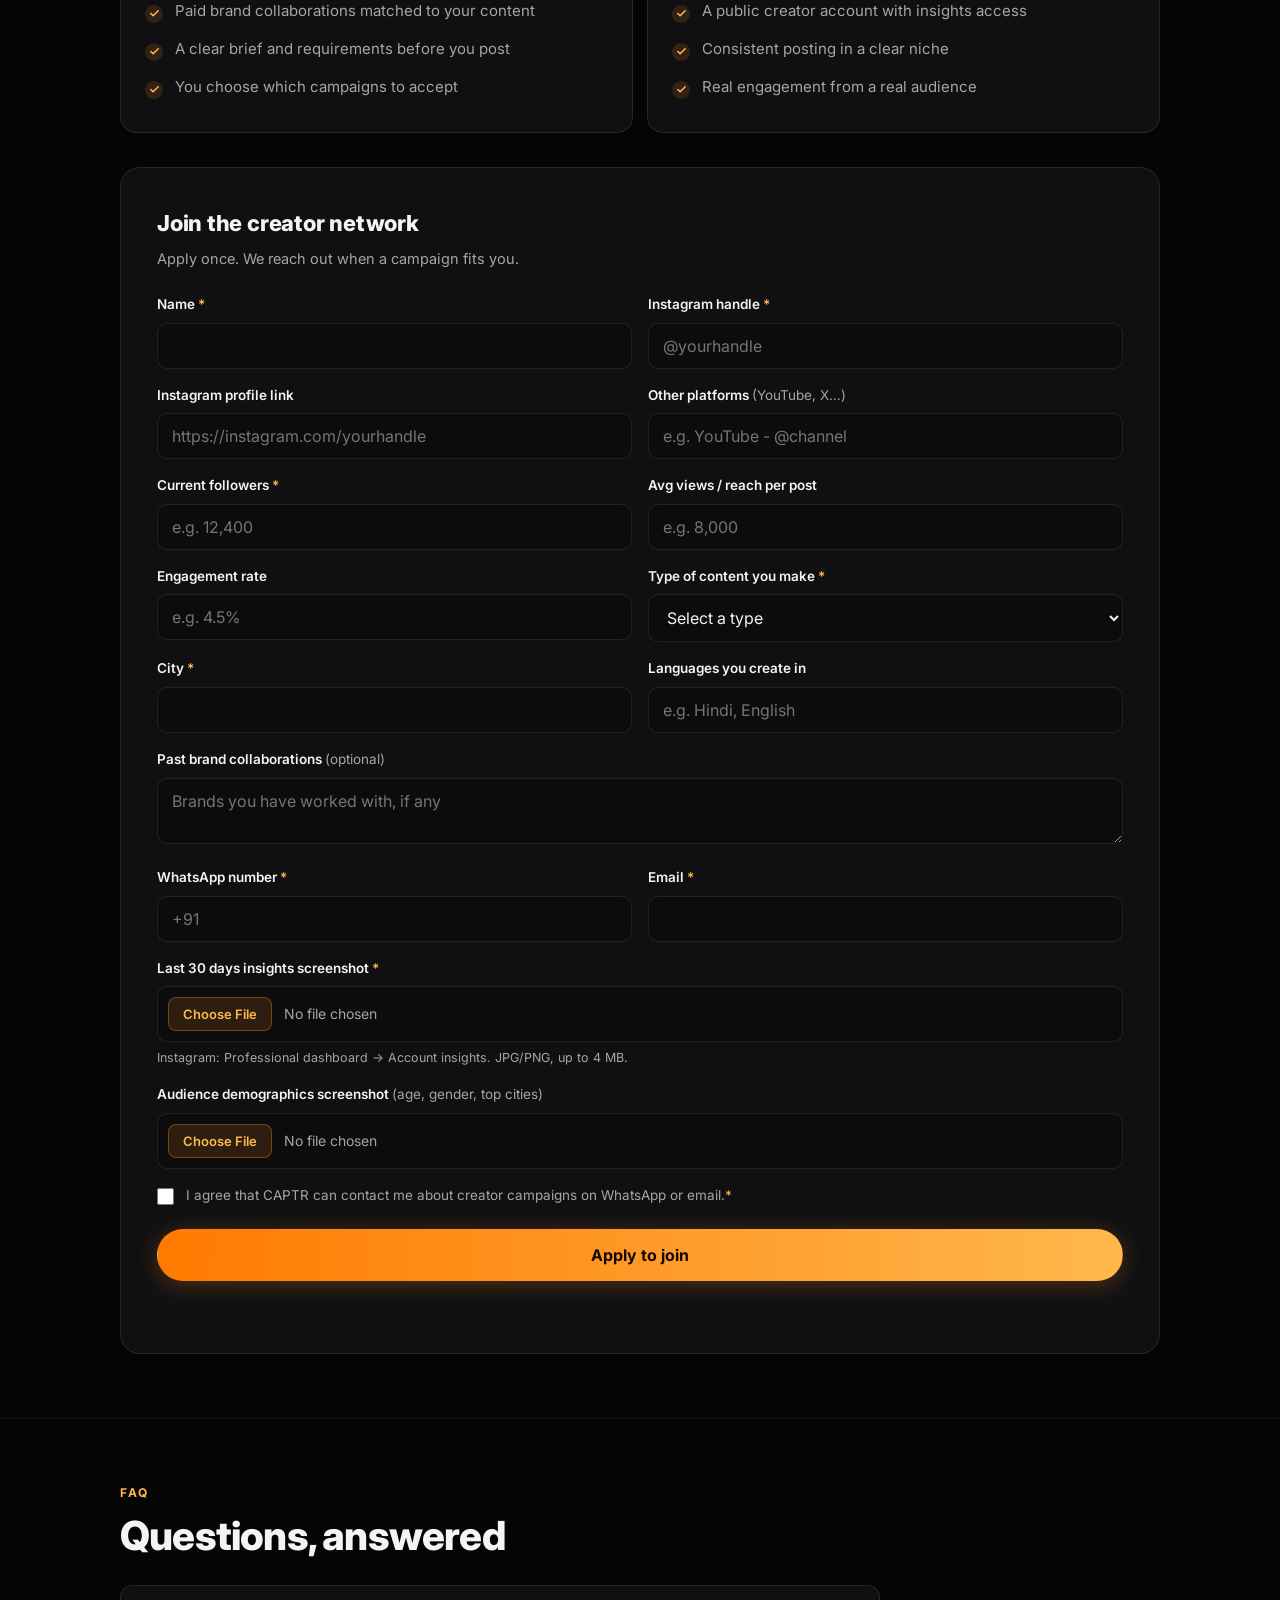
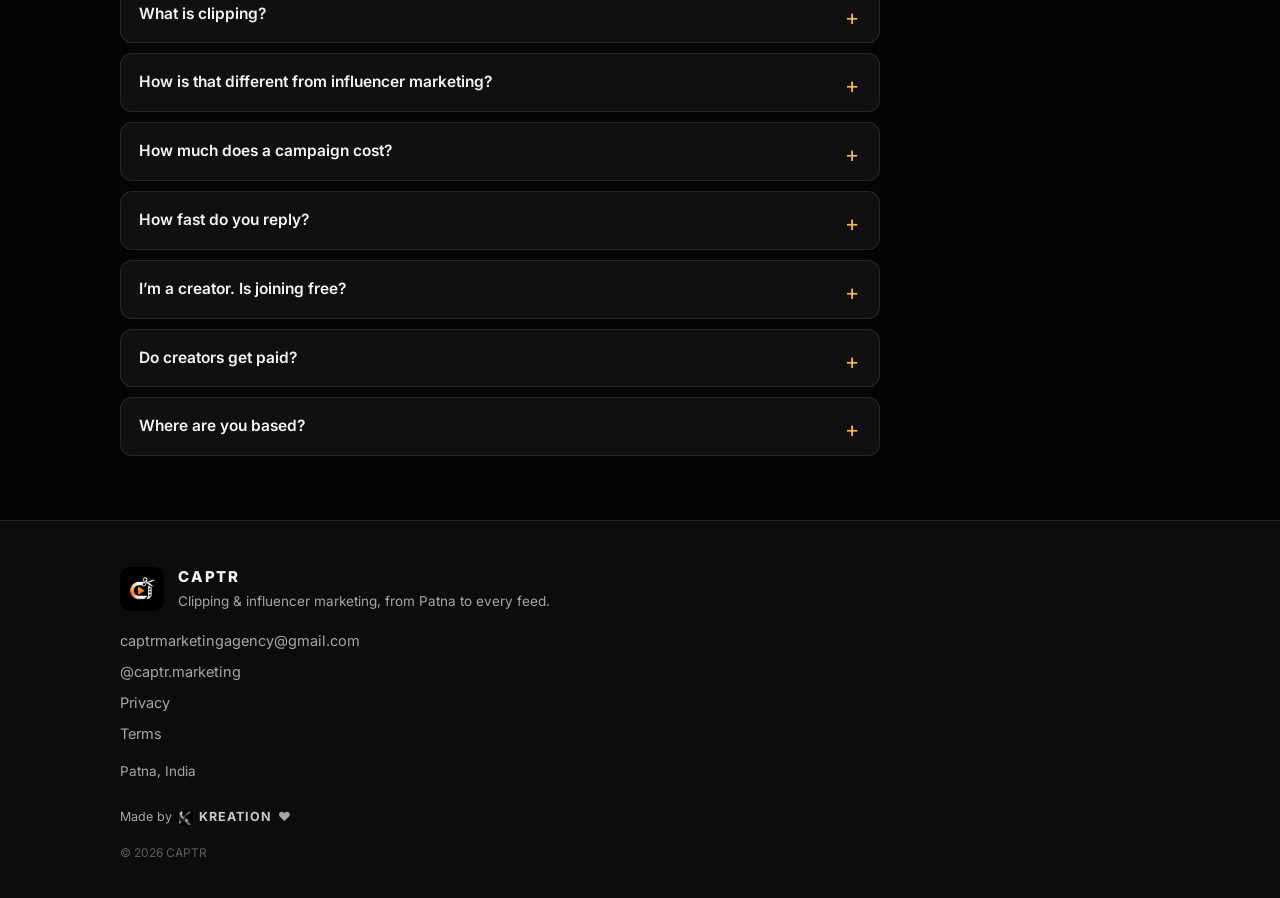
==== commit ba7b3e75: "Add Terms page, footer link, sitemap entry, Vercel Web Analytics snippet, 404 meta description" ====
--- a/index.html
+++ b/index.html
@@ -307,6 +307,7 @@
       <a href="mailto:captrmarketingagency@gmail.com">captrmarketingagency@gmail.com</a>
       <a href="https://www.instagram.com/captr.marketing/" target="_blank" rel="noopener">@captr.marketing</a>
       <a href="/privacy.html">Privacy</a>
+      <a href="/terms.html">Terms</a>
     </div>
     <p class="footer-base">Patna, India</p>
     <p class="kreation">Made by <img src="/assets/kreation-k.png" alt="KREATION" width="15" height="15"> <span>KREATION</span> &hearts;</p>
@@ -316,5 +317,7 @@
 
 <script src="/config.js"></script>
 <script src="/app.js"></script>
+  <script>window.va=window.va||function(){(window.vaq=window.vaq||[]).push(arguments)};</script>
+  <script defer src="/_vercel/insights/script.js"></script>
 </body>
 </html>
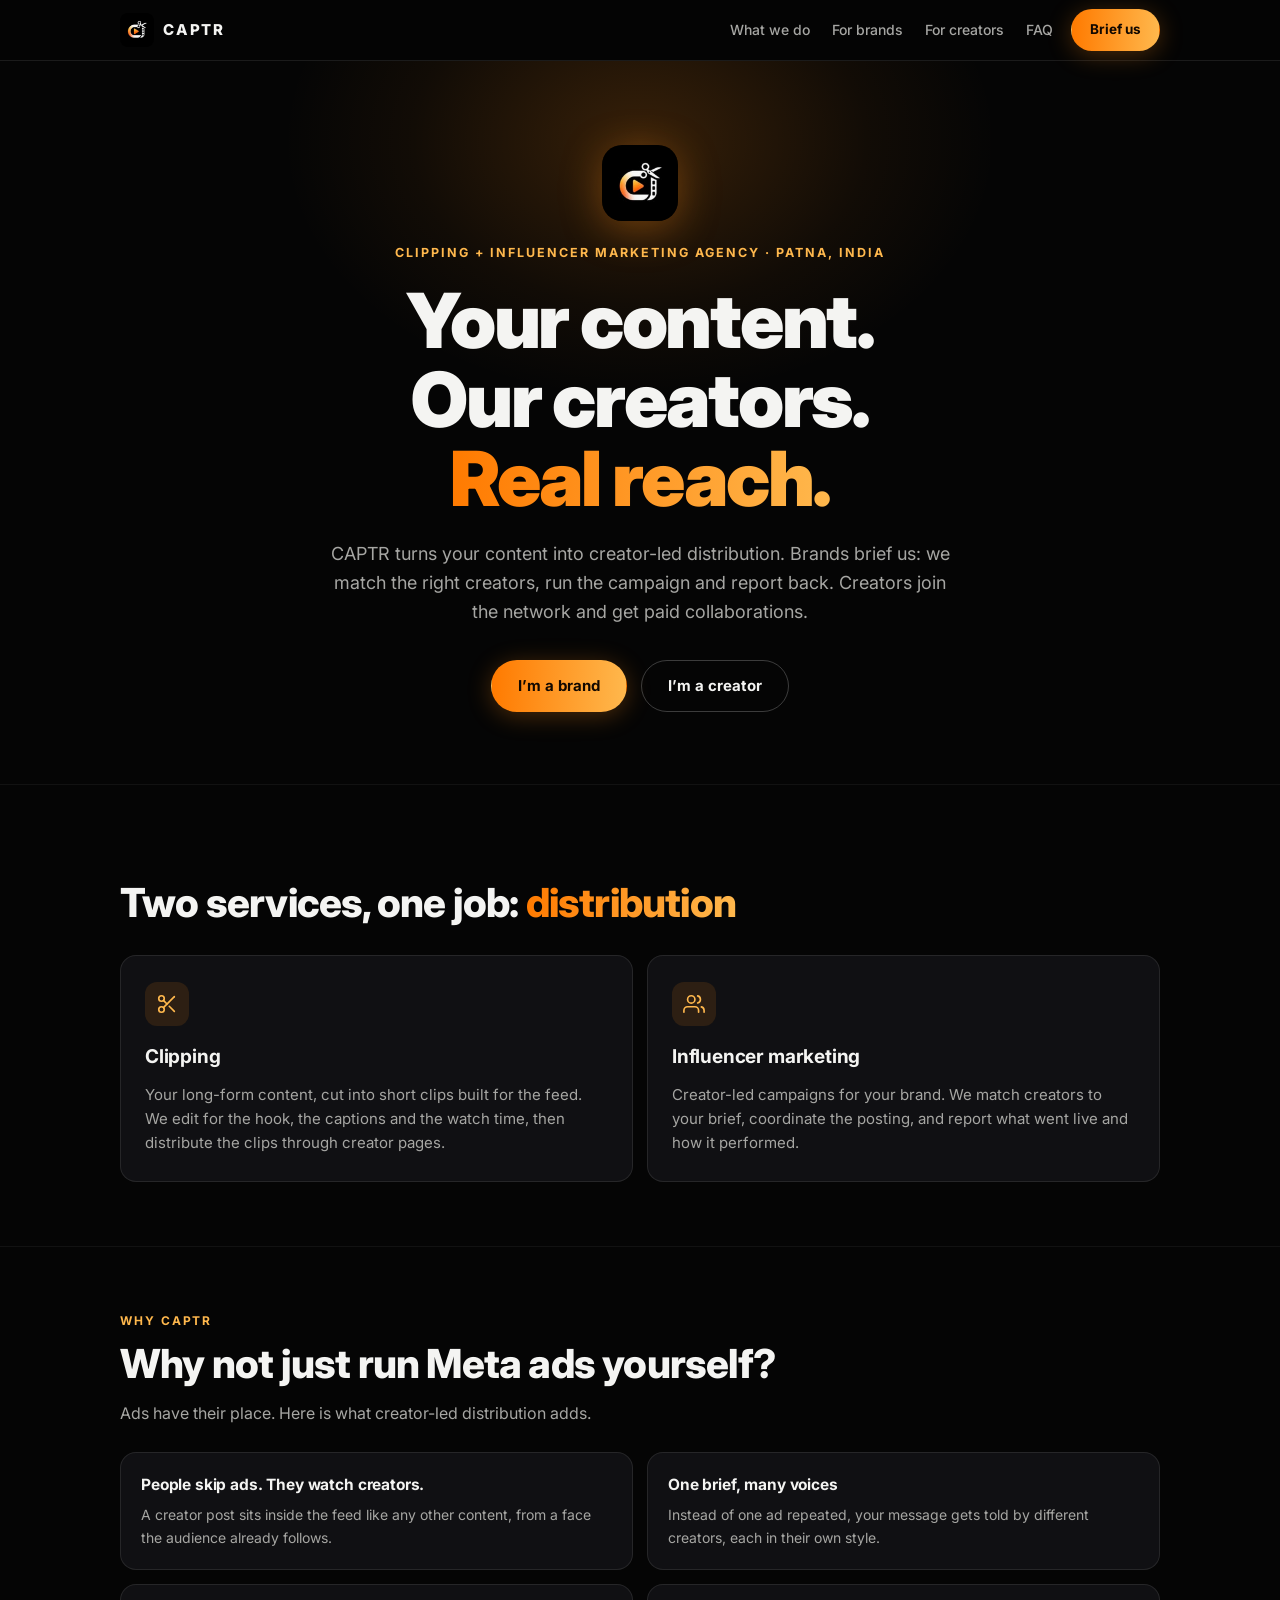
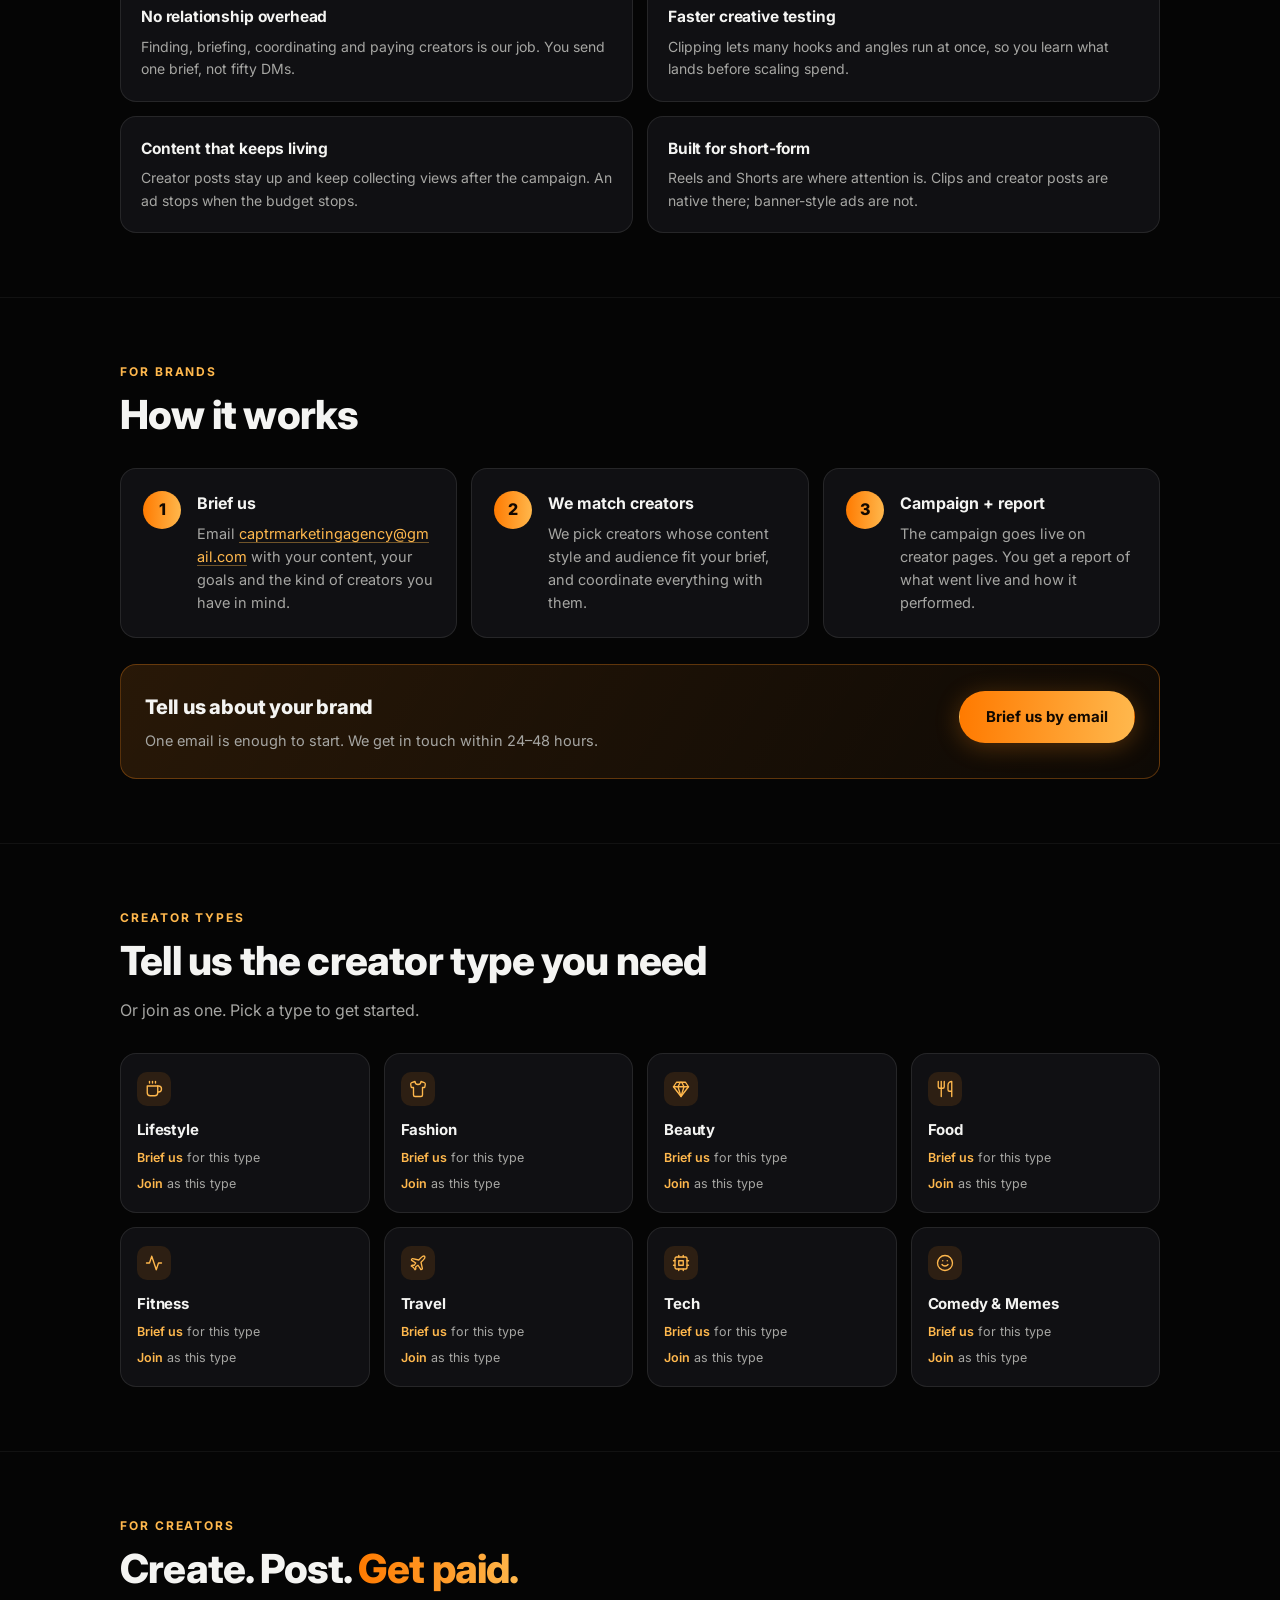
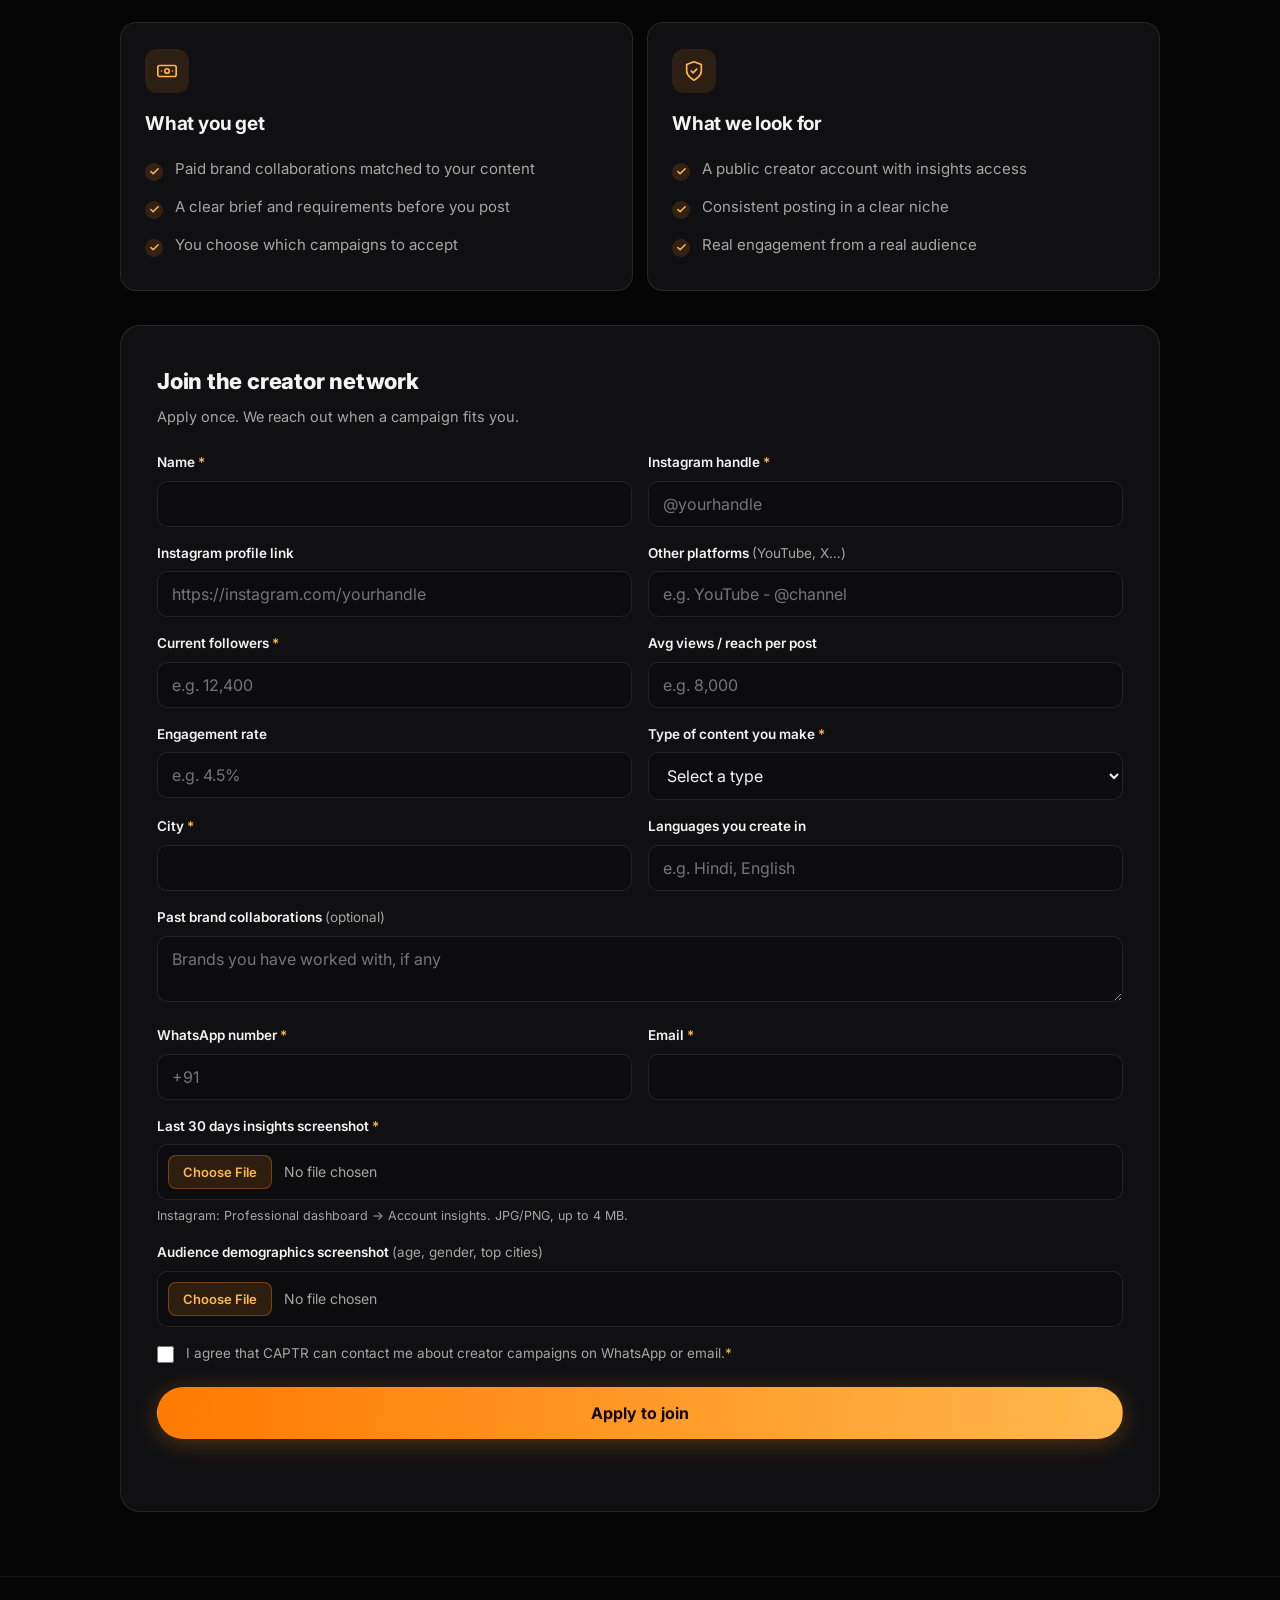
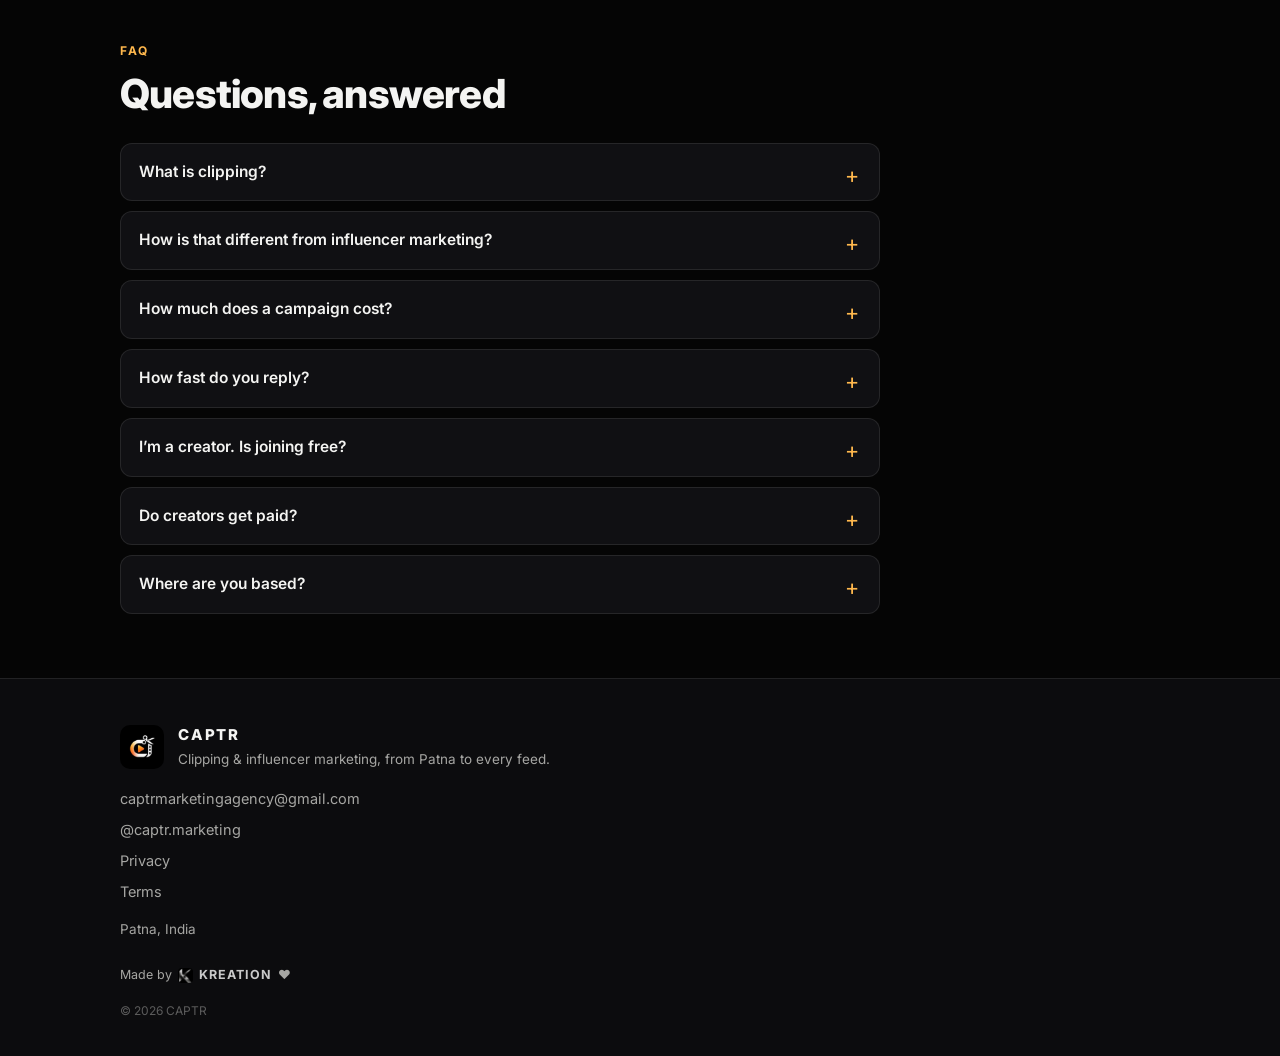
==== commit 64091c1b: "Hero brand badge (real logo mark) + matching icons on creator cards" ====
--- a/index.html
+++ b/index.html
@@ -51,6 +51,7 @@
 <section class="hero">
   <div class="hero-glow" aria-hidden="true"></div>
   <div class="wrap hero-in">
+    <img class="hero-badge reveal" src="/assets/logo-512.png" alt="" width="76" height="76">
     <p class="eyebrow reveal">Clipping + Influencer Marketing Agency &middot; Patna, India</p>
     <h1 class="reveal">Your content.<br>Our creators.<br><span class="grad">Real reach.</span></h1>
     <p class="hero-sub reveal">CAPTR turns your content into creator-led distribution. Brands brief us: we match the right creators, run the campaign and report back. Creators join the network and get paid collaborations.</p>
@@ -148,6 +149,9 @@
     <h2 class="reveal">Create. Post. <span class="grad">Get paid.</span></h2>
     <div class="cards two">
       <div class="card reveal">
+        <div class="card-icon" aria-hidden="true">
+          <svg viewBox="0 0 24 24" fill="none" stroke="currentColor" stroke-width="1.8" stroke-linecap="round" stroke-linejoin="round"><rect x="2" y="6" width="20" height="12" rx="2"/><circle cx="12" cy="12" r="2.5"/><path d="M6 12h.01M18 12h.01"/></svg>
+        </div>
         <h3>What you get</h3>
         <ul class="ticks">
           <li>Paid brand collaborations matched to your content</li>
@@ -156,6 +160,9 @@
         </ul>
       </div>
       <div class="card reveal">
+        <div class="card-icon" aria-hidden="true">
+          <svg viewBox="0 0 24 24" fill="none" stroke="currentColor" stroke-width="1.8" stroke-linecap="round" stroke-linejoin="round"><path d="M12 22s8-4 8-10V5l-8-3-8 3v7c0 6 8 10 8 10z"/><polyline points="9 12 11 14 15 10"/></svg>
+        </div>
         <h3>What we look for</h3>
         <ul class="ticks">
           <li>A public creator account with insights access</li>
@@ -306,8 +313,8 @@
     <div class="footer-links">
       <a href="mailto:captrmarketingagency@gmail.com">captrmarketingagency@gmail.com</a>
       <a href="https://www.instagram.com/captr.marketing/" target="_blank" rel="noopener">@captr.marketing</a>
-      <a href="/privacy.html">Privacy</a>
-      <a href="/terms.html">Terms</a>
+      <a href="/privacy">Privacy</a>
+      <a href="/terms">Terms</a>
     </div>
     <p class="footer-base">Patna, India</p>
     <p class="kreation">Made by <img src="/assets/kreation-k.png" alt="KREATION" width="15" height="15"> <span>KREATION</span> &hearts;</p>
--- a/style.css
+++ b/style.css
@@ -46,6 +46,7 @@
 .hero-glow{position:absolute;top:-180px;left:50%;transform:translateX(-50%);width:720px;height:520px;background:radial-gradient(ellipse at center,rgba(255,140,23,.20) 0%,rgba(255,140,23,.05) 45%,transparent 70%);pointer-events:none;animation:breathe 7s ease-in-out infinite}
 @keyframes breathe{0%,100%{opacity:.8;transform:translateX(-50%) scale(1)}50%{opacity:1;transform:translateX(-50%) scale(1.06)}}
 .hero-in{position:relative;text-align:center}
+.hero-badge{display:block;width:76px;height:76px;border-radius:20px;margin:0 auto 22px;box-shadow:0 8px 40px rgba(255,140,23,.35)}
 .eyebrow{color:var(--orange2);font-size:12.5px;font-weight:700;letter-spacing:.16em;text-transform:uppercase;margin-bottom:18px}
 h1{font-size:clamp(38px,9.5vw,76px);line-height:1.04;font-weight:900;letter-spacing:-.03em;margin-bottom:22px}
 .grad{background:var(--grad);-webkit-background-clip:text;background-clip:text;color:transparent}
@@ -172,3 +173,12 @@
   .reveal{opacity:1;transform:none;transition:none}
   .hero-glow{animation:none}
 }
+
+/* mobile nav: visible compact menu row on small screens */
+@media(max-width:759px){
+  html{scroll-padding-top:118px}
+  .topbar-in{flex-wrap:wrap;height:auto;padding-top:8px}
+  .nav{display:flex;order:3;width:100%;gap:18px;overflow-x:auto;padding:2px 0 9px;margin-left:0;-webkit-overflow-scrolling:touch;scrollbar-width:none}
+  .nav::-webkit-scrollbar{display:none}
+  .nav a{font-size:13px;white-space:nowrap;padding:4px 2px}
+}
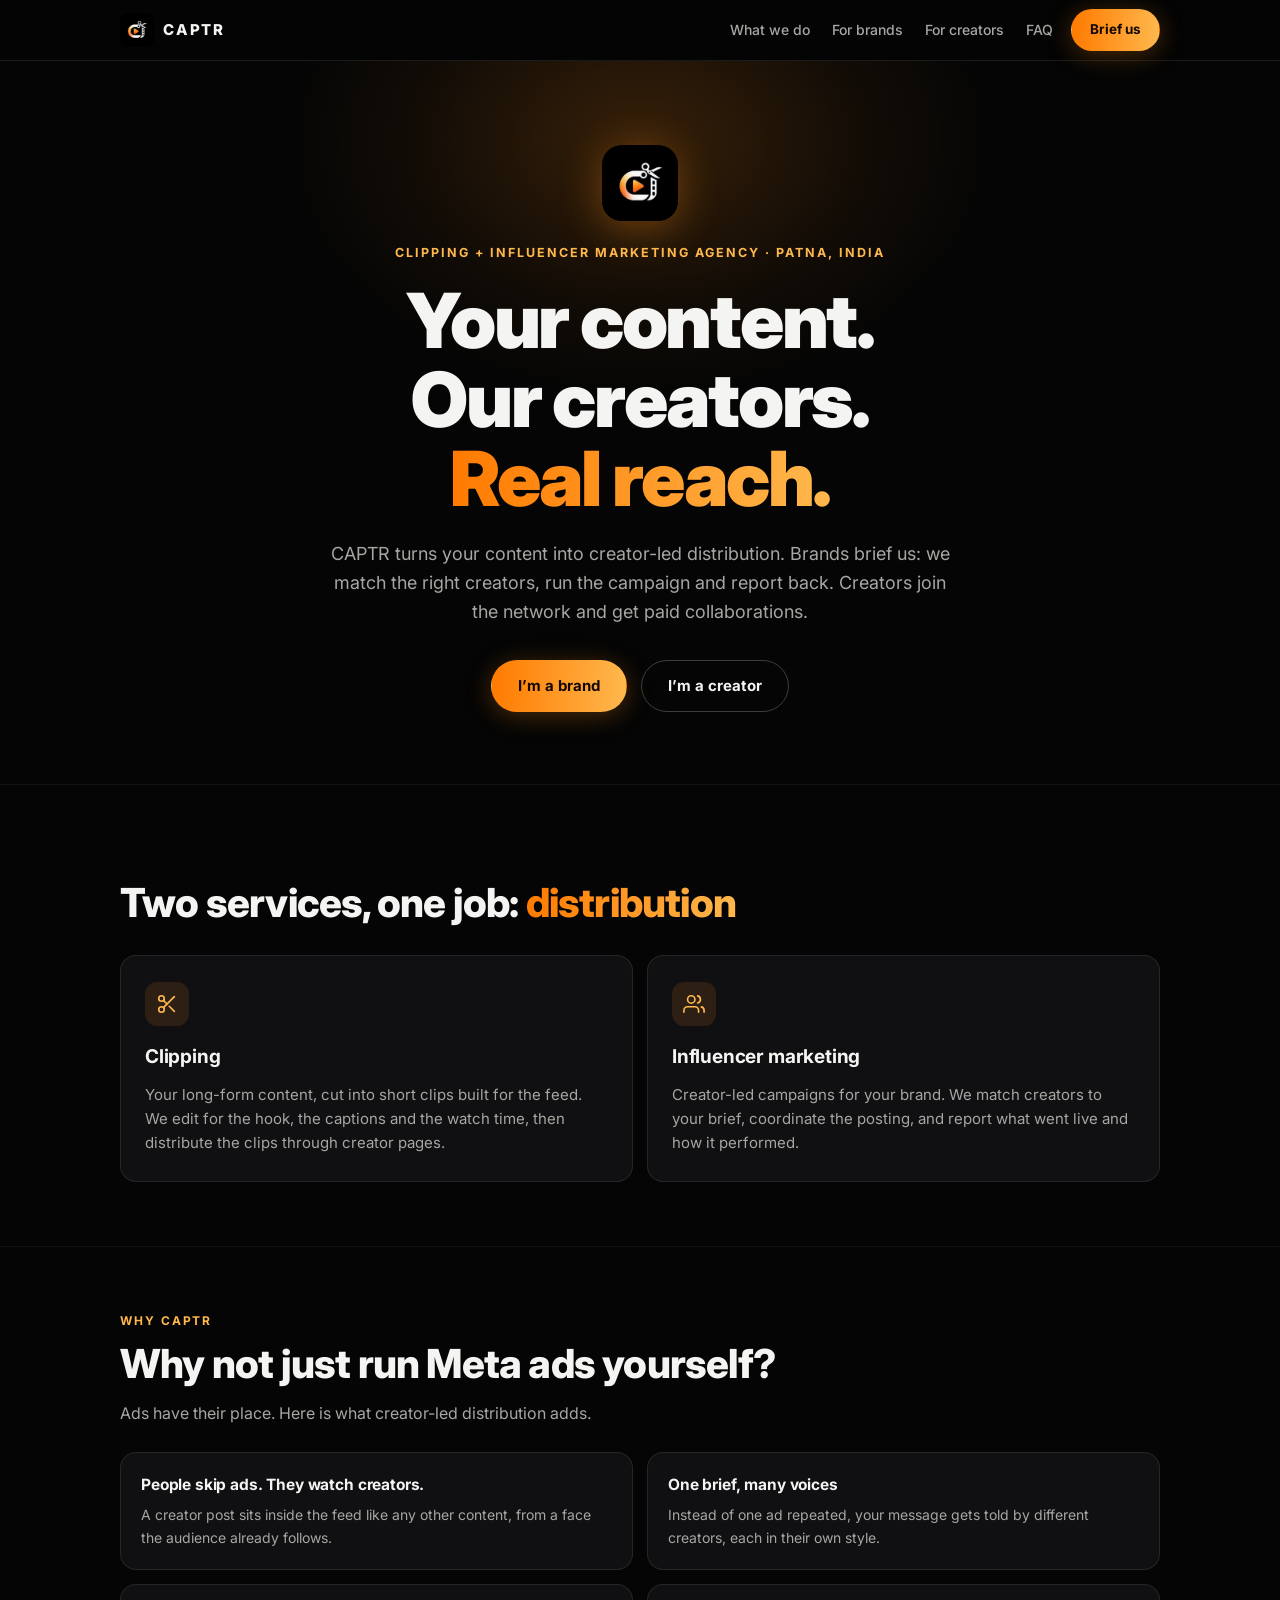
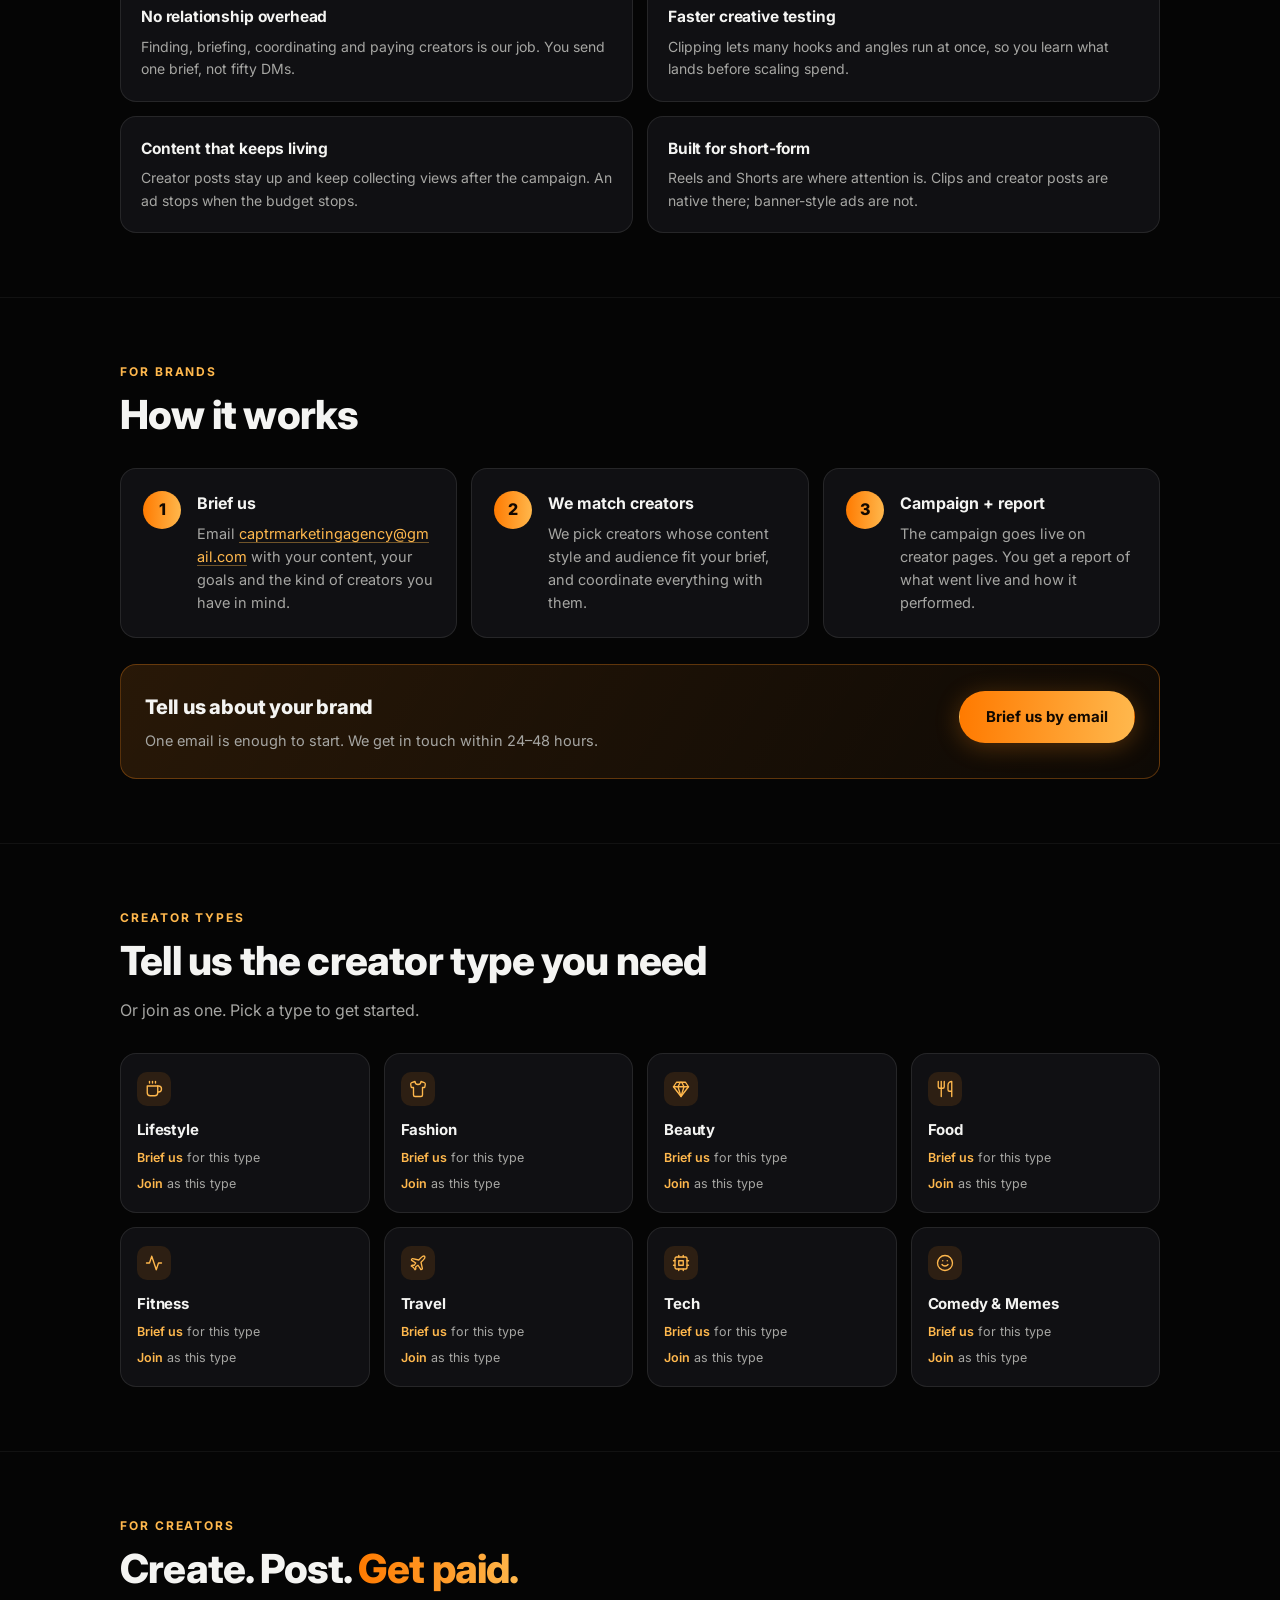
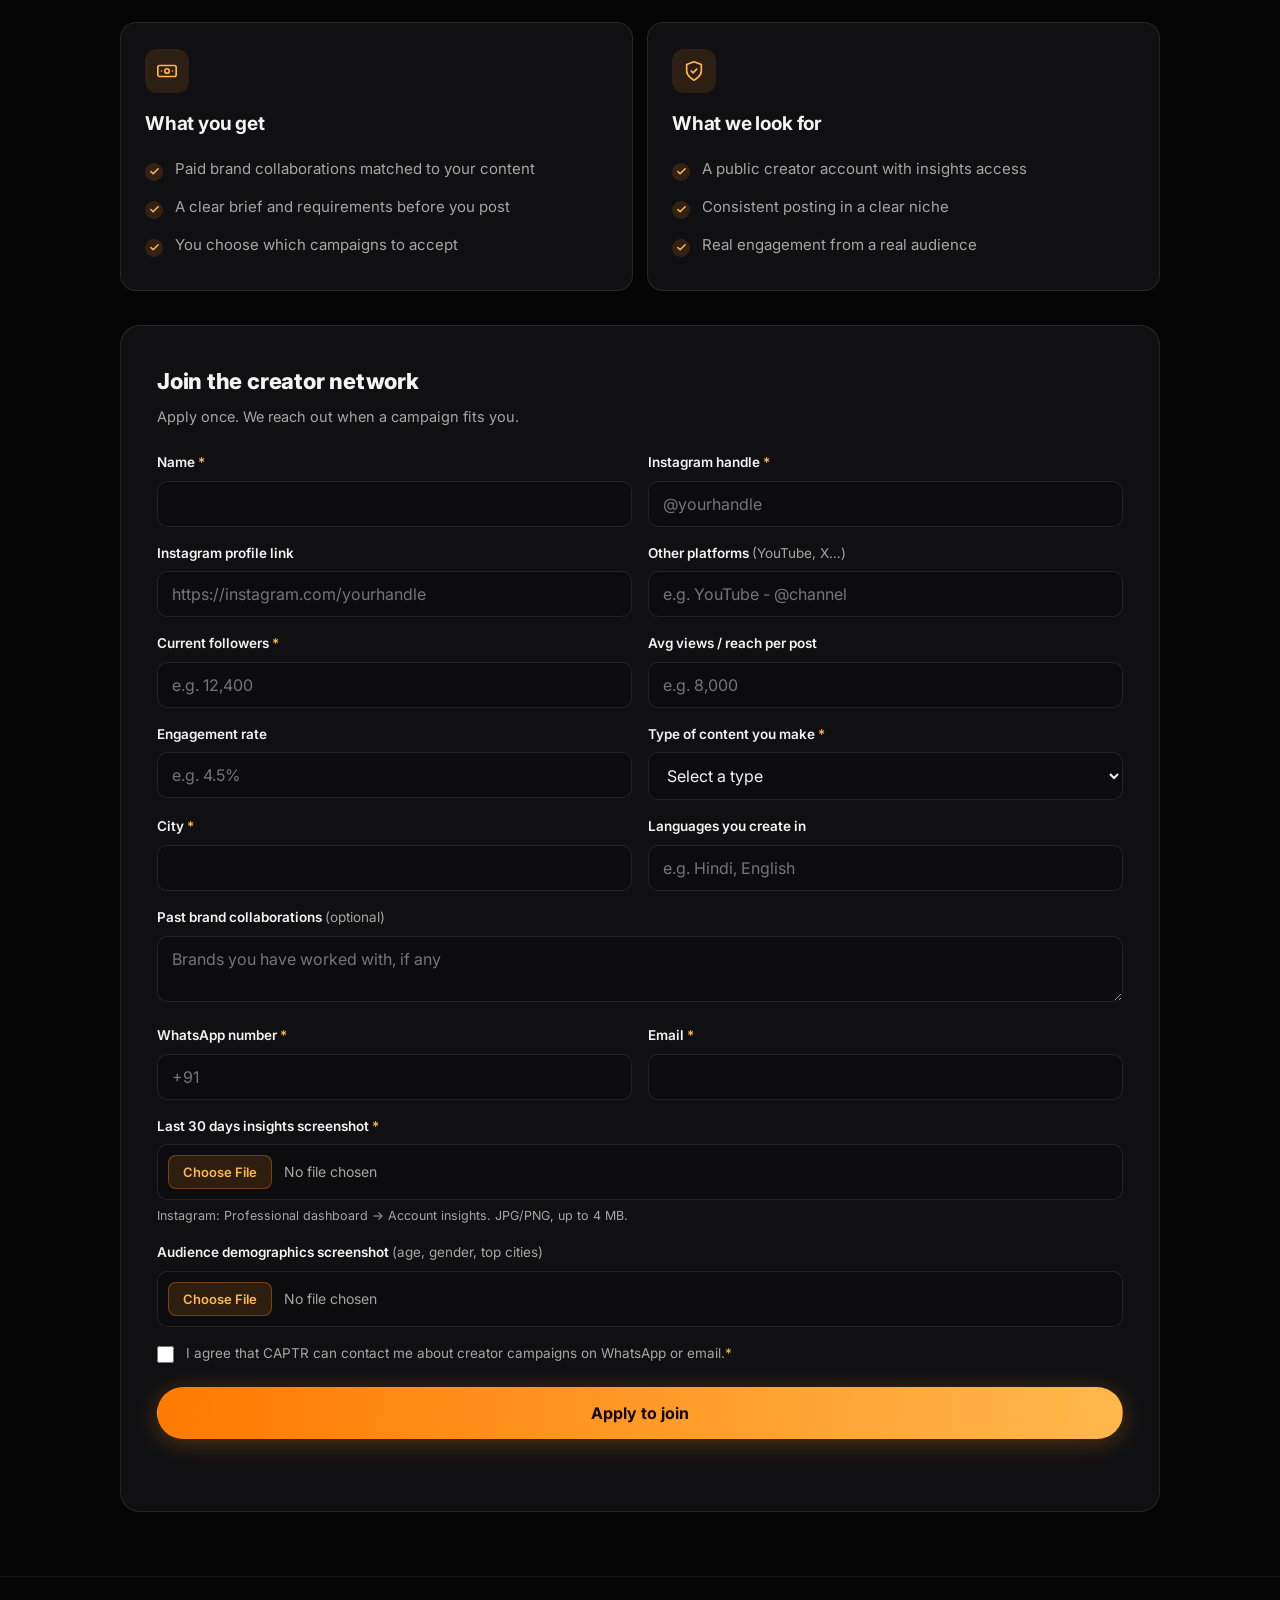
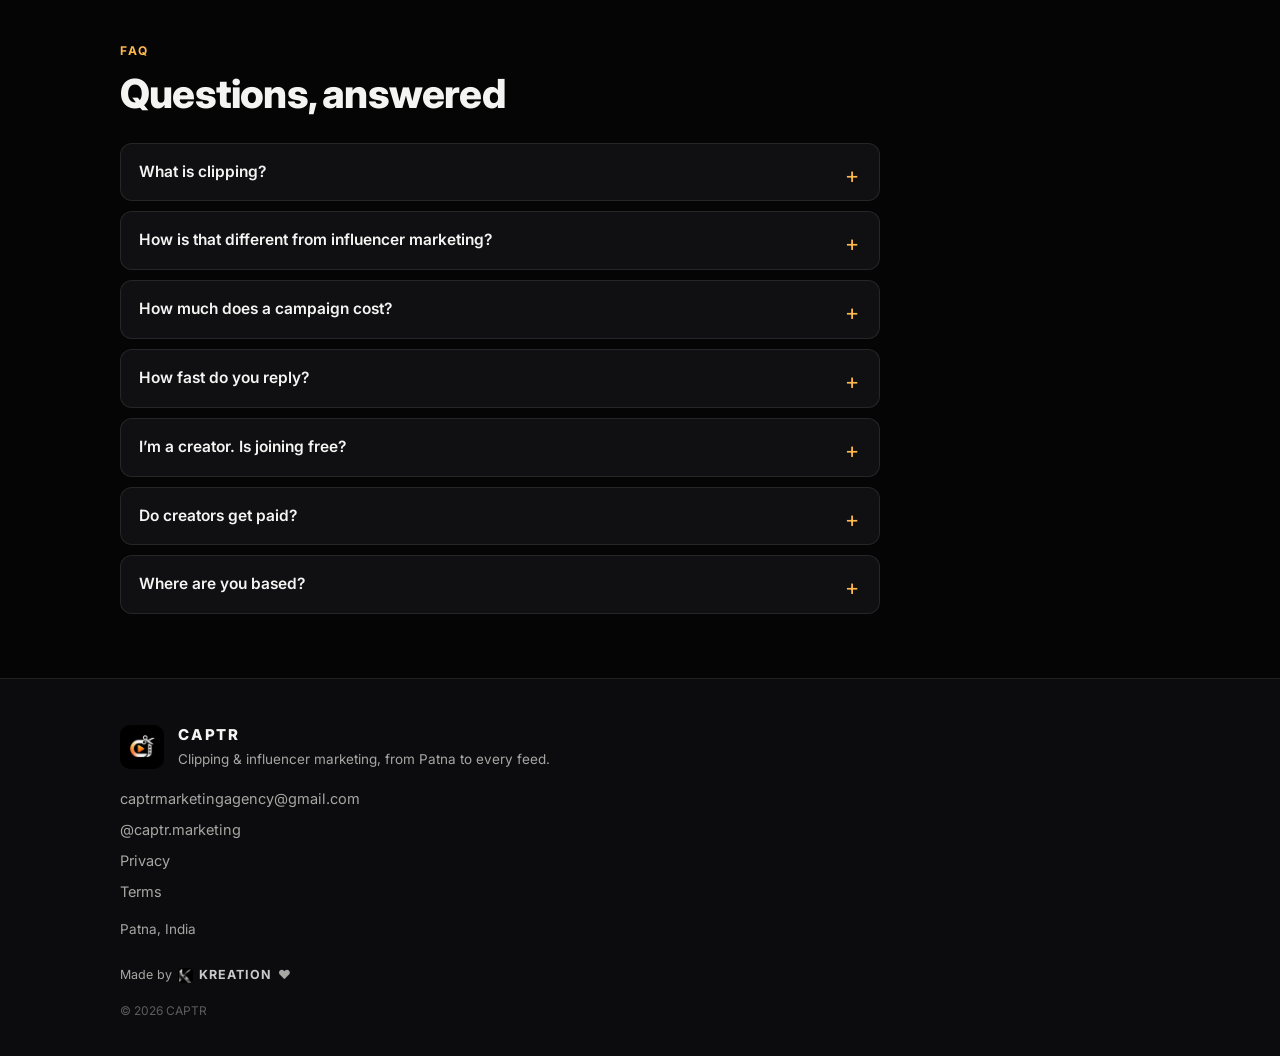
==== commit 1de16d74: "Use 17KB icon-192 for all on-page logo marks (was 72KB logo-512); biggest page asset dropped" ====
--- a/index.html
+++ b/index.html
@@ -32,7 +32,7 @@
 <header class="topbar" id="top">
   <div class="wrap topbar-in">
     <a class="brand" href="#top" aria-label="CAPTR home">
-      <img src="/assets/logo-512.png" alt="CAPTR logo" width="34" height="34" class="brand-mark">
+      <img src="/assets/icon-192.png" alt="CAPTR logo" width="34" height="34" class="brand-mark">
       <span class="brand-name">CAPTR</span>
     </a>
     <nav class="nav" aria-label="Main">
@@ -51,7 +51,7 @@
 <section class="hero">
   <div class="hero-glow" aria-hidden="true"></div>
   <div class="wrap hero-in">
-    <img class="hero-badge reveal" src="/assets/logo-512.png" alt="" width="76" height="76">
+    <img class="hero-badge reveal" src="/assets/icon-192.png" alt="" width="76" height="76">
     <p class="eyebrow reveal">Clipping + Influencer Marketing Agency &middot; Patna, India</p>
     <h1 class="reveal">Your content.<br>Our creators.<br><span class="grad">Real reach.</span></h1>
     <p class="hero-sub reveal">CAPTR turns your content into creator-led distribution. Brands brief us: we match the right creators, run the campaign and report back. Creators join the network and get paid collaborations.</p>
@@ -304,7 +304,7 @@
 <footer class="footer">
   <div class="wrap footer-in">
     <div class="footer-brand">
-      <img src="/assets/logo-512.png" alt="CAPTR logo" width="44" height="44" class="brand-mark">
+      <img src="/assets/icon-192.png" alt="CAPTR logo" width="44" height="44" class="brand-mark">
       <div>
         <p class="brand-name">CAPTR</p>
         <p class="footer-tag">Clipping &amp; influencer marketing, from Patna to every feed.</p>
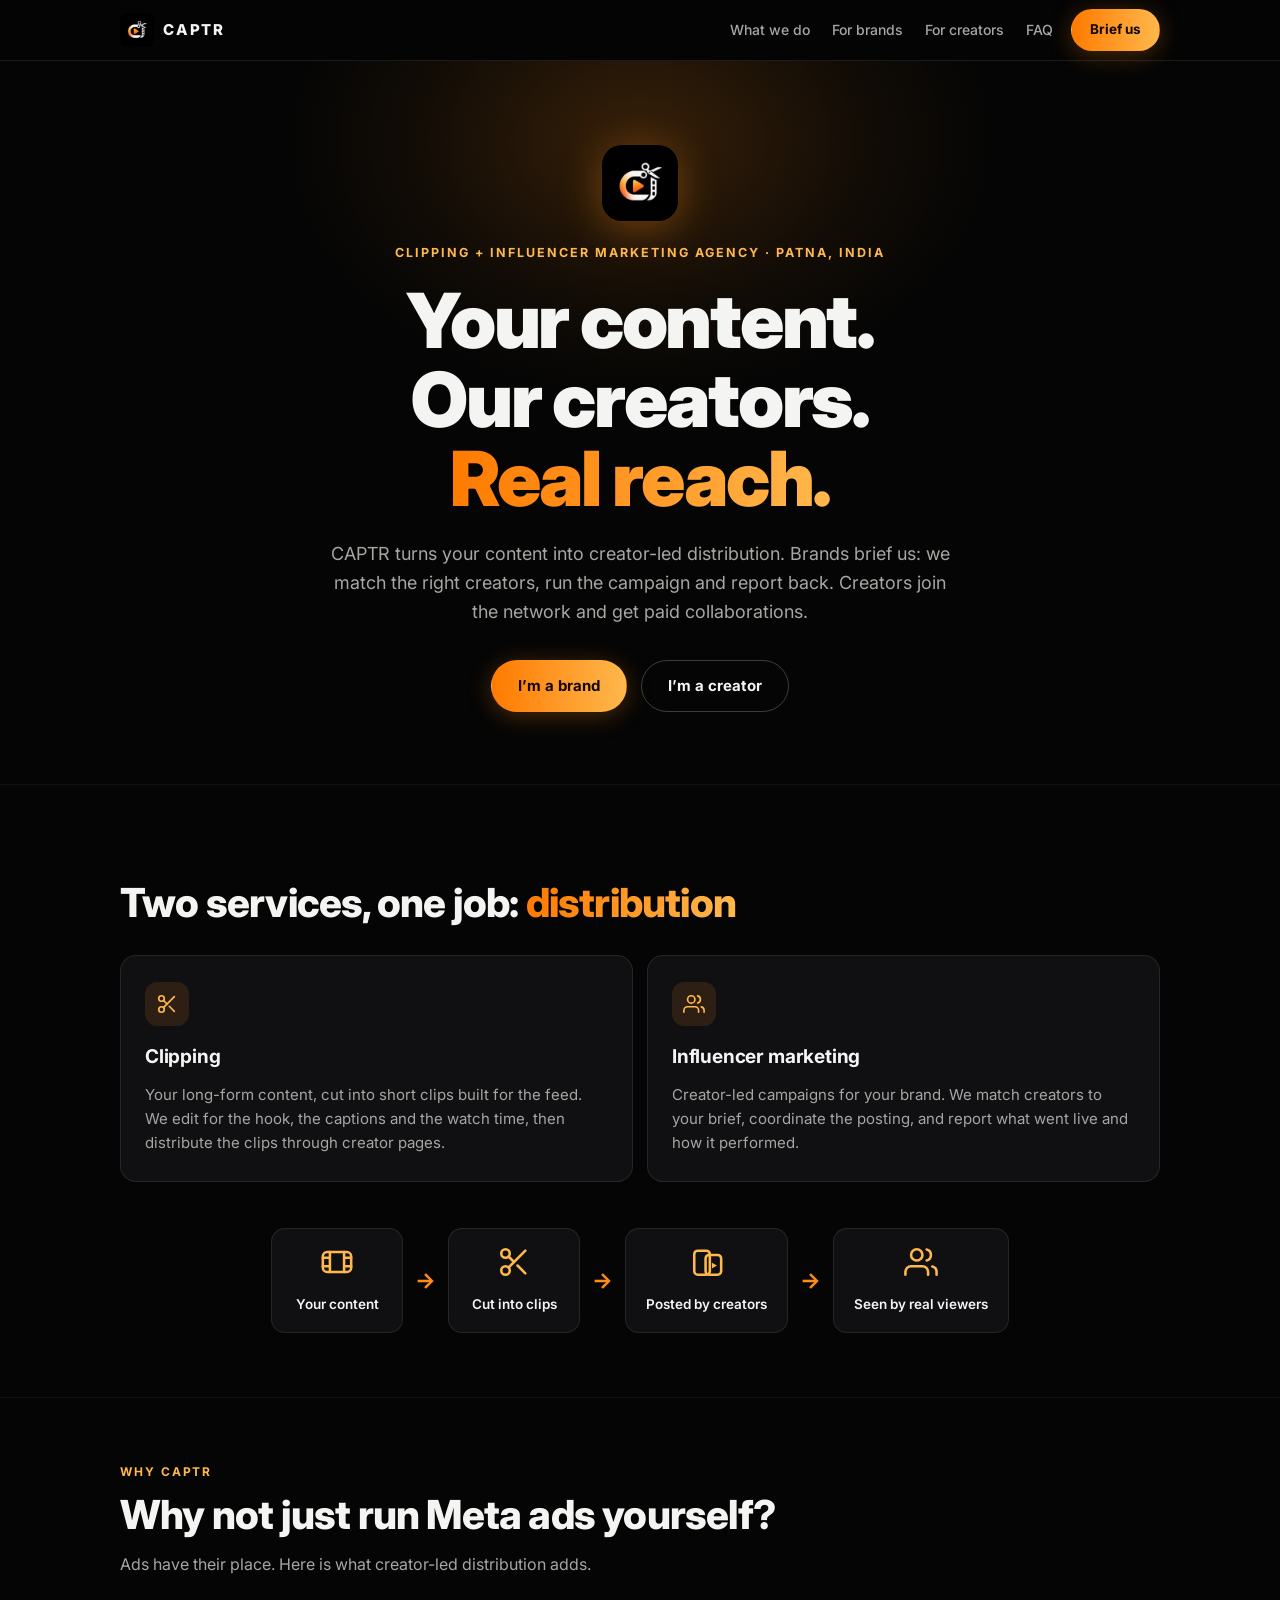
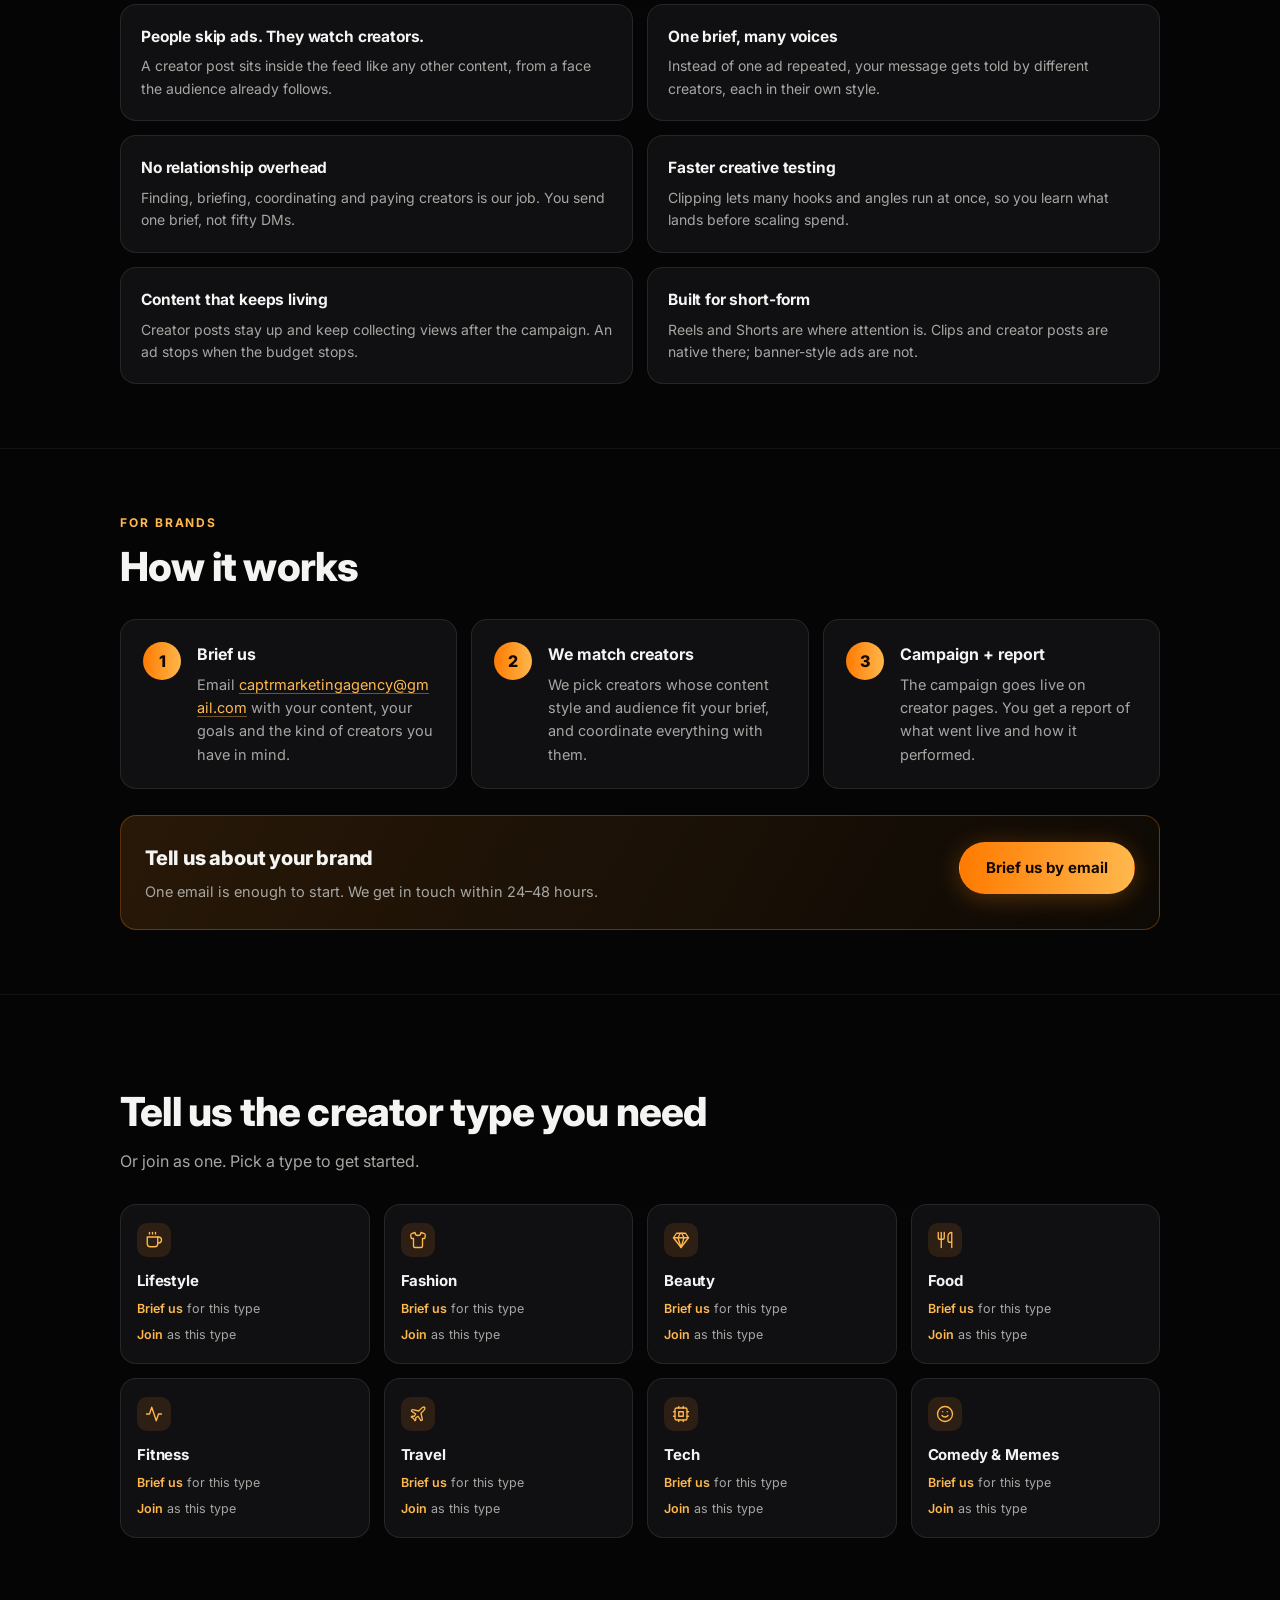
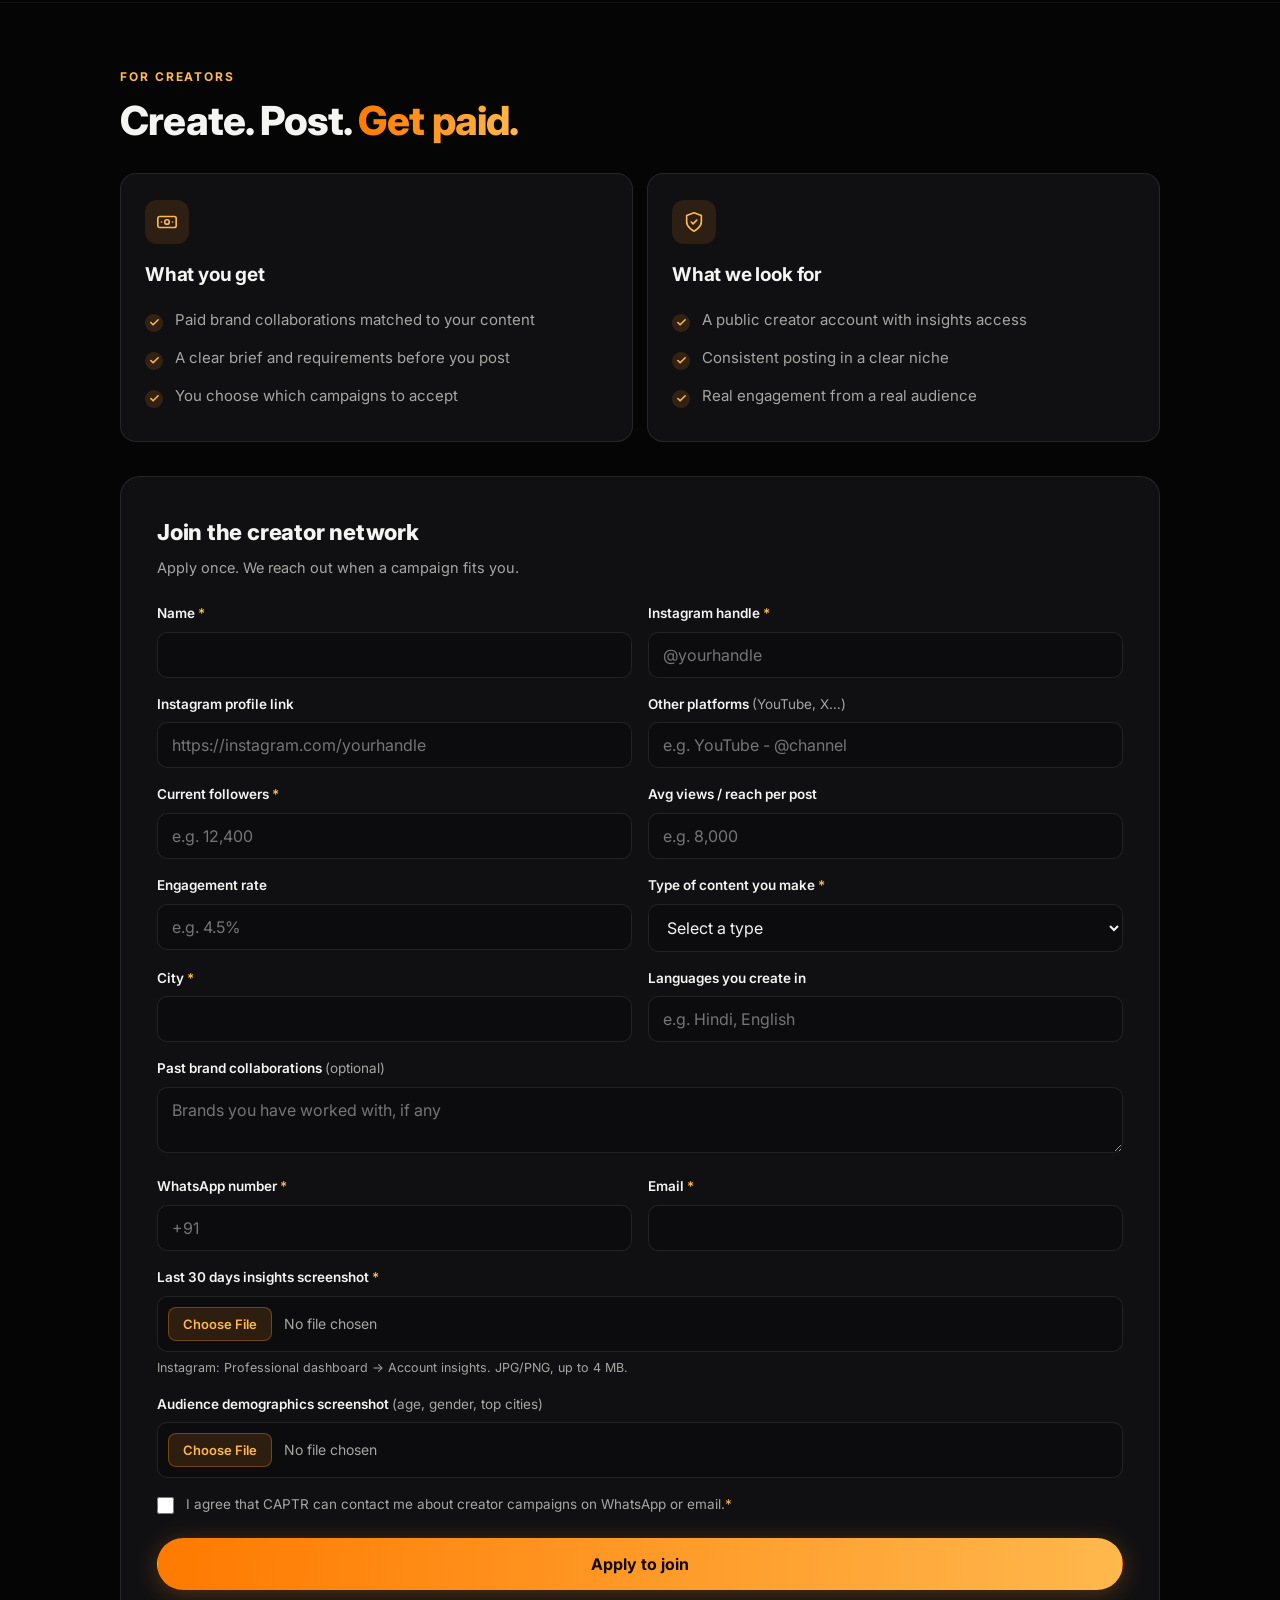
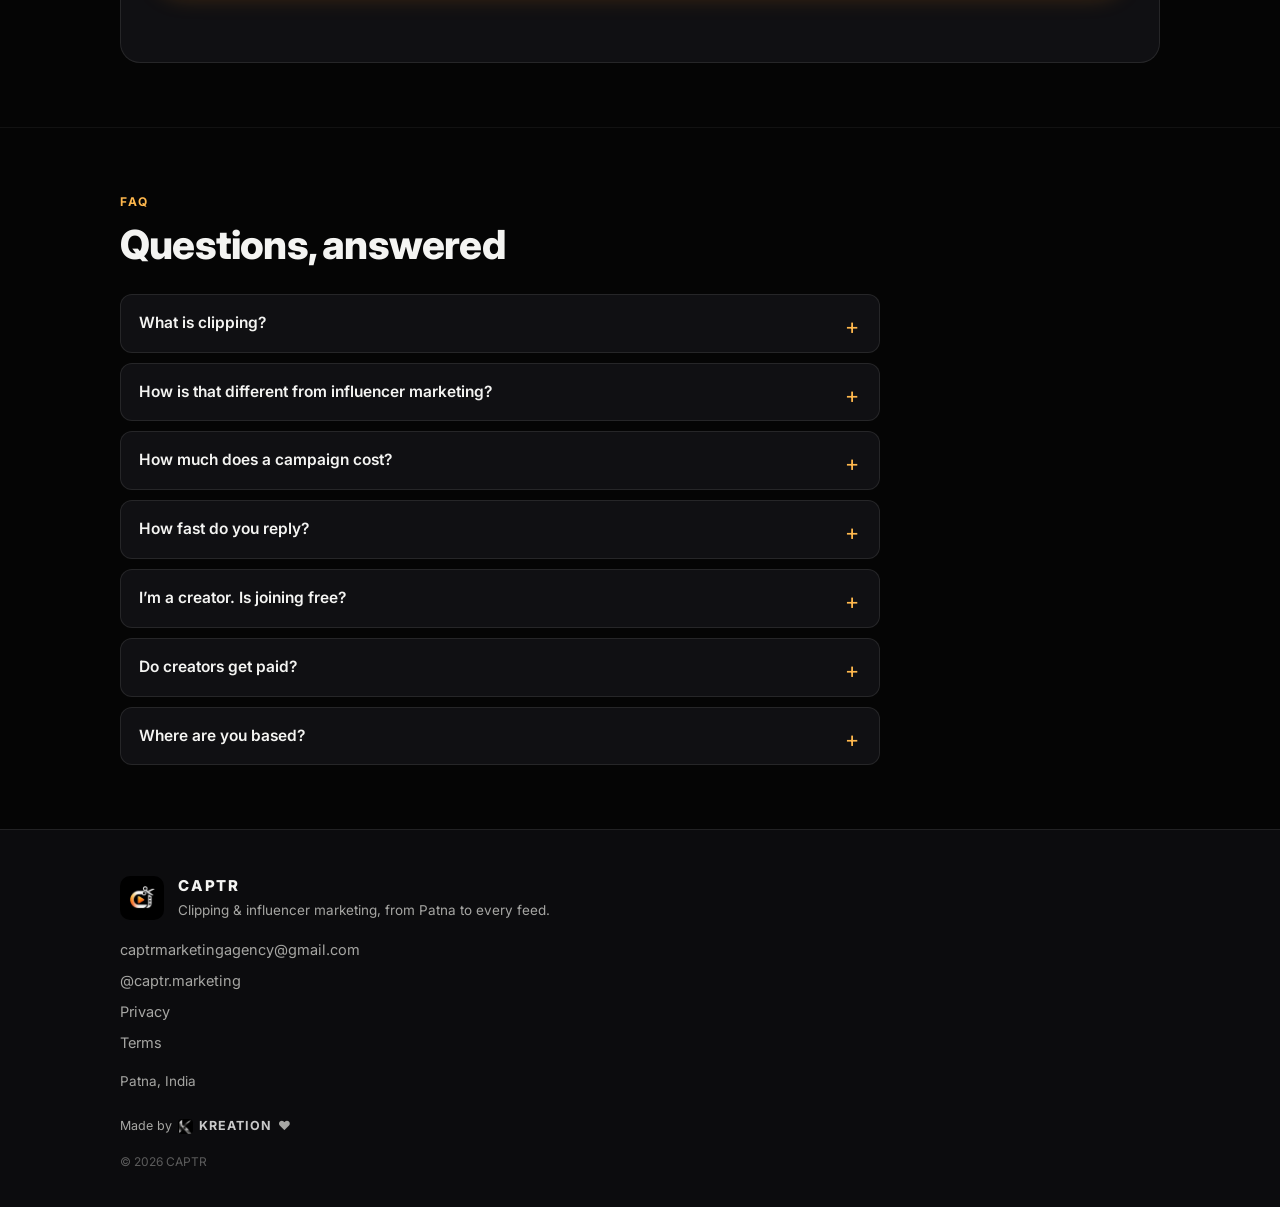
==== commit 6946d50d: "Service flow diagram: content -> clips -> creators -> viewers (truthful mechanism visual, HTML/CSS, " ====
--- a/index.html
+++ b/index.html
@@ -83,6 +83,27 @@
         <p>Creator-led campaigns for your brand. We match creators to your brief, coordinate the posting, and report what went live and how it performed.</p>
       </article>
     </div>
+    <div class="flow reveal" role="img" aria-label="How it flows: your content is cut into clips, posted by creators, and seen by real viewers.">
+      <div class="flow-node">
+        <svg viewBox="0 0 24 24" fill="none" stroke="currentColor" stroke-width="1.8" stroke-linecap="round" stroke-linejoin="round" aria-hidden="true"><rect x="2" y="5" width="20" height="14" rx="3"/><path d="M7 5v14M17 5v14M2 9h5M2 15h5M17 9h5M17 15h5"/></svg>
+        <span>Your content</span>
+      </div>
+      <span class="flow-arrow" aria-hidden="true">&rarr;</span>
+      <div class="flow-node">
+        <svg viewBox="0 0 24 24" fill="none" stroke="currentColor" stroke-width="1.8" stroke-linecap="round" stroke-linejoin="round" aria-hidden="true"><circle cx="6" cy="6" r="3"/><circle cx="6" cy="18" r="3"/><line x1="20" y1="4" x2="8.12" y2="15.88"/><line x1="14.47" y1="14.48" x2="20" y2="20"/><line x1="8.12" y1="8.12" x2="12" y2="12"/></svg>
+        <span>Cut into clips</span>
+      </div>
+      <span class="flow-arrow" aria-hidden="true">&rarr;</span>
+      <div class="flow-node">
+        <svg viewBox="0 0 24 24" fill="none" stroke="currentColor" stroke-width="1.8" stroke-linecap="round" stroke-linejoin="round" aria-hidden="true"><rect x="3" y="4" width="11" height="17" rx="2.5"/><rect x="11" y="7" width="11" height="14" rx="2.5"/><path d="M15.5 12.5l3.5 2-3.5 2z" fill="currentColor" stroke="none"/></svg>
+        <span>Posted by creators</span>
+      </div>
+      <span class="flow-arrow" aria-hidden="true">&rarr;</span>
+      <div class="flow-node">
+        <svg viewBox="0 0 24 24" fill="none" stroke="currentColor" stroke-width="1.8" stroke-linecap="round" stroke-linejoin="round" aria-hidden="true"><path d="M17 21v-2a4 4 0 0 0-4-4H5a4 4 0 0 0-4 4v2"/><circle cx="9" cy="7" r="4"/><path d="M23 21v-2a4 4 0 0 0-3-3.87"/><path d="M16 3.13a4 4 0 0 1 0 7.75"/></svg>
+        <span>Seen by real viewers</span>
+      </div>
+    </div>
   </div>
 </section>
 
--- a/style.css
+++ b/style.css
@@ -182,3 +182,11 @@
   .nav::-webkit-scrollbar{display:none}
   .nav a{font-size:13px;white-space:nowrap;padding:4px 2px}
 }
+
+/* service flow diagram (truthful service mechanism, no fabricated imagery) */
+.flow{display:flex;align-items:center;justify-content:center;gap:12px;flex-wrap:wrap;margin-top:46px}
+.flow-node{background:var(--card);border:1px solid var(--line);border-radius:14px;padding:16px 20px;text-align:center;min-width:132px}
+.flow-node svg{width:34px;height:34px;color:var(--orange2);margin-bottom:8px}
+.flow-node span{display:block;font-size:13.5px;font-weight:600;color:var(--text)}
+.flow-arrow{color:var(--orange);font-size:22px;font-weight:700}
+@media(max-width:759px){.flow{flex-direction:column}.flow-arrow{transform:rotate(90deg)}.flow-node{width:100%;max-width:300px}}
